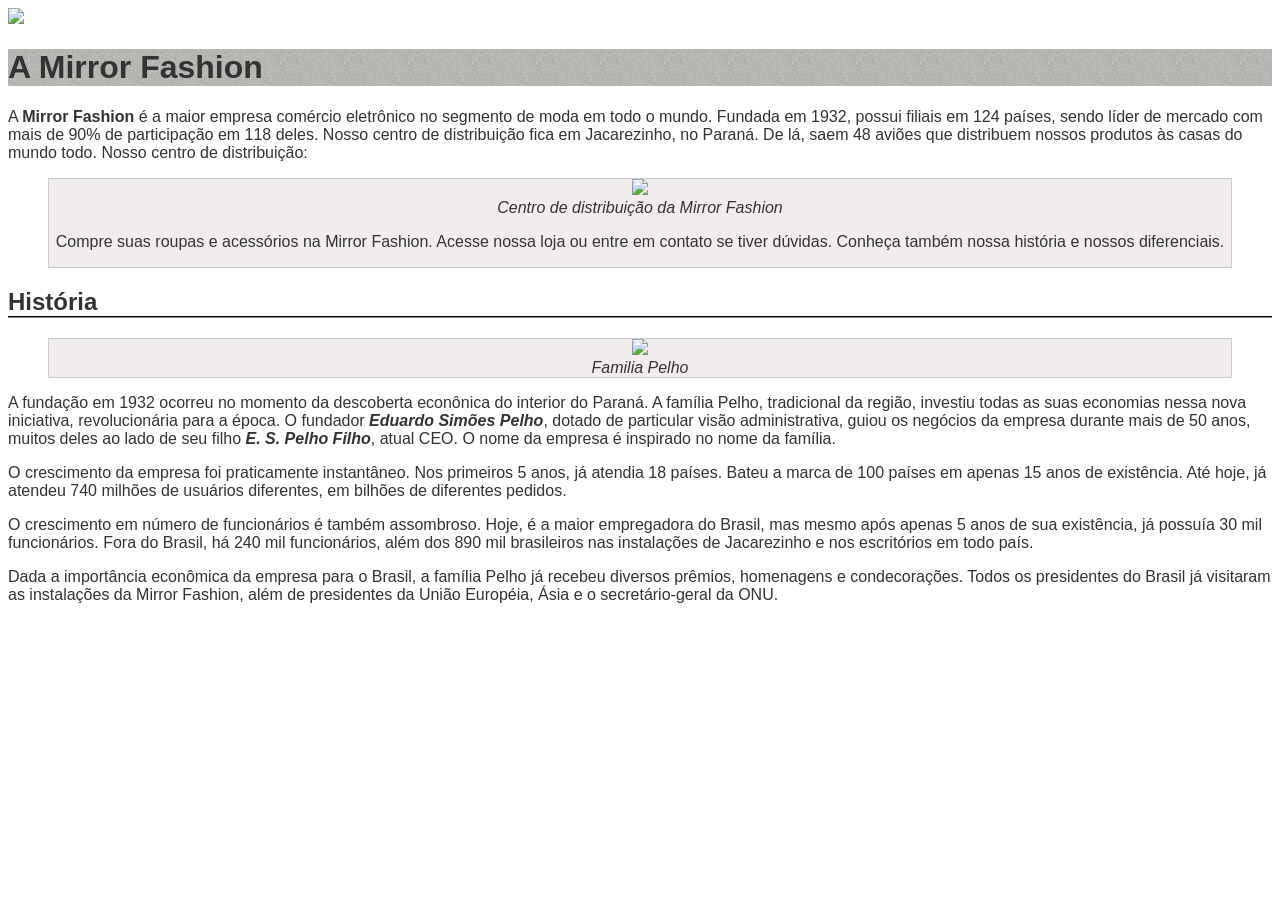
==== about-us.html @ b34e6604 "lab02 html e css" ====
<!DOCTYPE html>
<html lang="pt-br">
<head>
    <meta charset="UTF-8">
    <meta name="viewport" content="width=device-width, initial-scale=1.0">
    <title>Document</title>
    <link rel="stylesheet" href="css/about.css">
</head>
<body>
    <img src="/front-end-labs/img/logo.png">
 
 <h1>A Mirror Fashion</h1>
 
    <p>A <strong>Mirror Fashion</strong> é a maior empresa comércio eletrônico no segmento de moda em todo o mundo.
        Fundada em 1932, possui filiais em 124 países, sendo líder de mercado com mais de 90% de
        participação em 118 deles.
       
        Nosso centro de distribuição fica em Jacarezinho, no Paraná. De lá, saem 48 aviões que
        distribuem nossos produtos às casas do mundo todo. Nosso centro de distribuição:</p>
 
  <figure>    
  <img src="/front-end-labs/img/centro-distribuicao.png">
  <figcaption>Centro de distribuição da Mirror Fashion</figcaption>
   <p>Compre suas roupas e acessórios na Mirror Fashion. Acesse nossa loja ou entre em contato
    se tiver dúvidas. Conheça também nossa história e nossos diferenciais.</p>
  </figure>
 
<h2>História</h2>
 
<figure>
<img src="/front-end-labs/img/familia-pelho.jpg">
<figcaption>Familia Pelho</figcaption>
</figure>
<p>A fundação em 1932 ocorreu no momento da descoberta econônica do interior do Paraná. A
    família Pelho, tradicional da região, investiu todas as suas economias nessa nova iniciativa,
    revolucionária para a época. O fundador <b><em>Eduardo Simões Pelho</em></b>, dotado de particular visão
    administrativa, guiou os negócios da empresa durante mais de 50 anos, muitos deles ao lado
    de seu filho <b><em>E. S. Pelho Filho</em></b>, atual CEO. O nome da empresa é inspirado no nome da família.</p>
   
   <p> O crescimento da empresa foi praticamente instantâneo. Nos primeiros 5 anos, já atendia 18 países.
    Bateu a marca de 100 países em apenas 15 anos de existência. Até hoje, já atendeu 740 milhões
    de usuários diferentes, em bilhões de diferentes pedidos.</p>
   
    <p>O crescimento em número de funcionários é também assombroso. Hoje, é a maior empregadora do
    Brasil, mas mesmo após apenas 5 anos de sua existência, já possuía 30 mil funcionários. Fora do
    Brasil, há 240 mil funcionários, além dos 890 mil brasileiros nas instalações de Jacarezinho e
    nos escritórios em todo país.</p>
   
    <p>Dada a importância econômica da empresa para o Brasil, a família Pelho já recebeu diversos prêmios,
    homenagens e condecorações. Todos os presidentes do Brasil já visitaram as instalações da Mirror
    Fashion, além de presidentes da União Européia, Ásia e o secretário-geral da ONU.</p>
</body>
</html>
---- css/about.css ----
body {
    color: #333333;
    font-family: "Lucida Sans Unicode", "Lucida Grande", sans-serif;
}

h1 {
    background-image: url(../img/sobre-background.jpg);
}

h2 {
    border-bottom: 2px groove #333333;
}

figure {
    background-color: #F2EDED;
    border: 1px solid #ccc;
    text-align: center;
}

figcaption {
    font-style: italic;
}
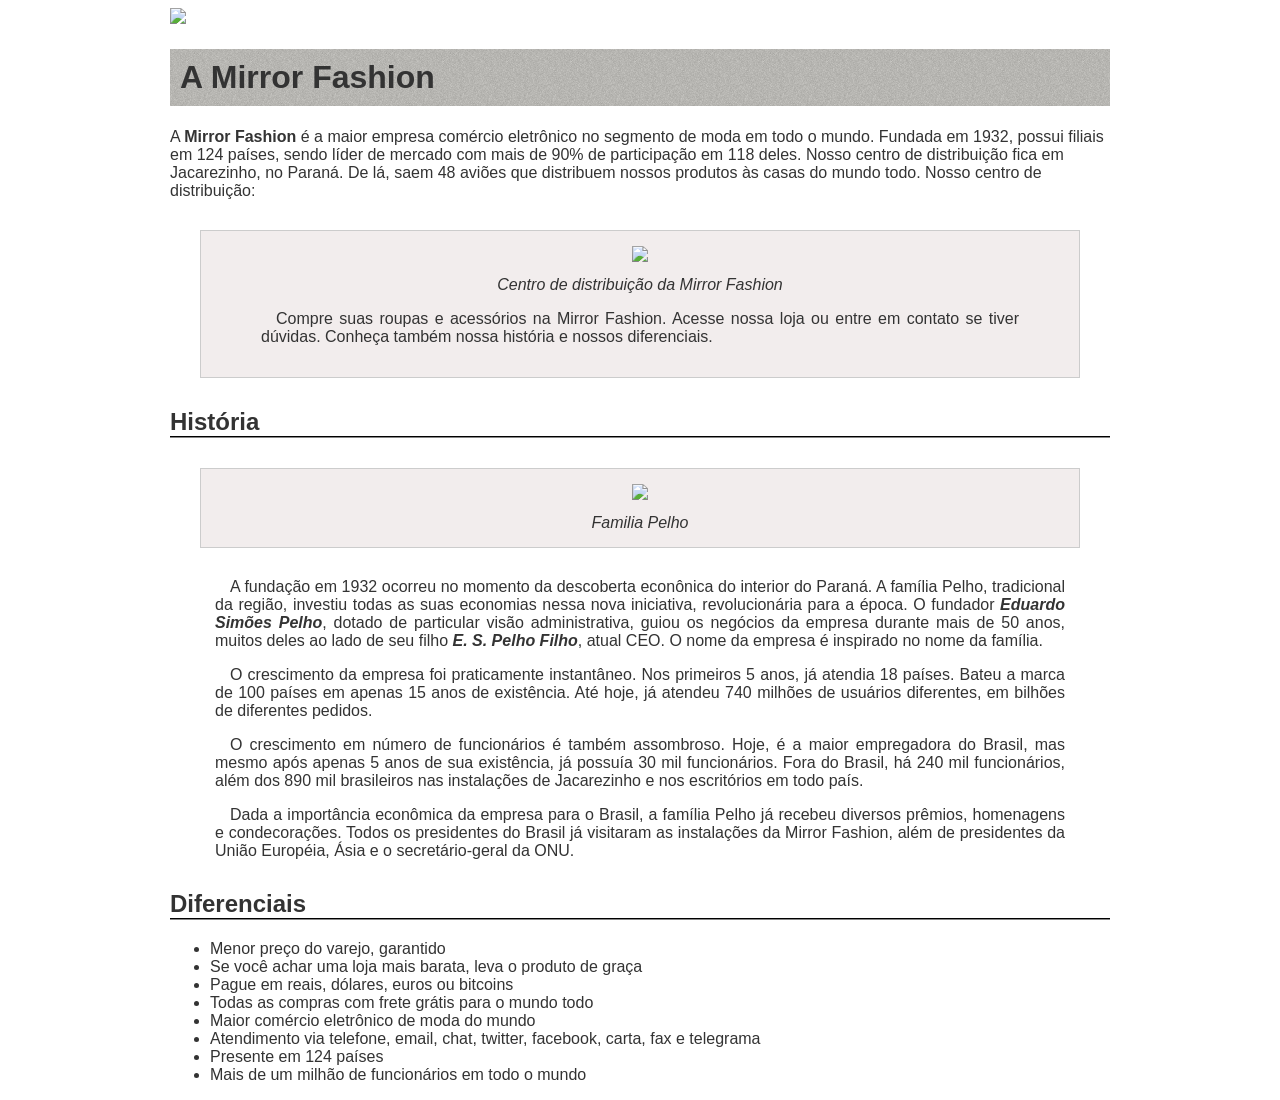
==== commit 90049583: "lab02a css e html" ====
--- a/about-us.html
+++ b/about-us.html
@@ -11,7 +11,7 @@
  
  <h1>A Mirror Fashion</h1>
  
-    <p>A <strong>Mirror Fashion</strong> é a maior empresa comércio eletrônico no segmento de moda em todo o mundo.
+    A <strong>Mirror Fashion</strong> é a maior empresa comércio eletrônico no segmento de moda em todo o mundo.
         Fundada em 1932, possui filiais em 124 países, sendo líder de mercado com mais de 90% de
         participação em 118 deles.
        
@@ -49,6 +49,18 @@
     <p>Dada a importância econômica da empresa para o Brasil, a família Pelho já recebeu diversos prêmios,
     homenagens e condecorações. Todos os presidentes do Brasil já visitaram as instalações da Mirror
     Fashion, além de presidentes da União Européia, Ásia e o secretário-geral da ONU.</p>
+
+<h2>Diferenciais</h2>
+<ul>
+    <li>Menor preço do varejo, garantido</li>
+    <li>Se você achar uma loja mais barata, leva o produto de graça</li>
+    <li>Pague em reais, dólares, euros ou bitcoins</li>
+    <li>Todas as compras com frete grátis para o mundo todo</li>
+    <li>Maior comércio eletrônico de moda do mundo</li>
+    <li>Atendimento via telefone, email, chat, twitter, facebook, carta, fax e telegrama</li>
+    <li>Presente em 124 países</li>
+    <li>Mais de um milhão de funcionários em todo o mundo</li>
+</ul>
 </body>
 </html>
  
--- a/css/about.css
+++ b/css/about.css
@@ -1,22 +1,36 @@
-body {
-    color: #333333;
-    font-family: "Lucida Sans Unicode", "Lucida Grande", sans-serif;
-}
-
-h1 {
-    background-image: url(../img/sobre-background.jpg);
-}
-
-h2 {
-    border-bottom: 2px groove #333333;
-}
-
-figure {
-    background-color: #F2EDED;
-    border: 1px solid #ccc;
-    text-align: center;
-}
-
-figcaption {
-    font-style: italic;
-}+body {
+    color: #333333;
+    font-family: "Lucida Sans Unicode", "Lucida Grande", sans-serif;
+    width: 940px;
+    margin-left: auto;
+    margin-right: auto;
+}
+
+h1 {
+    background-image: url(../img/sobre-background.jpg);
+    padding: 10px;
+}
+
+h2 {
+    border-bottom: 2px groove #333333;
+    margin-top: 30px;
+}
+
+figure {
+    background-color: #F2EDED;
+    border: 1px solid #ccc;
+    text-align: center;
+    padding: 15px;
+    margin: 30px;
+}
+
+figcaption {
+    font-style: italic;
+    margin-top: 10px;
+}
+
+p {
+    padding: 0 45px;
+    text-indent: 15px;
+    text-align: justify;
+}
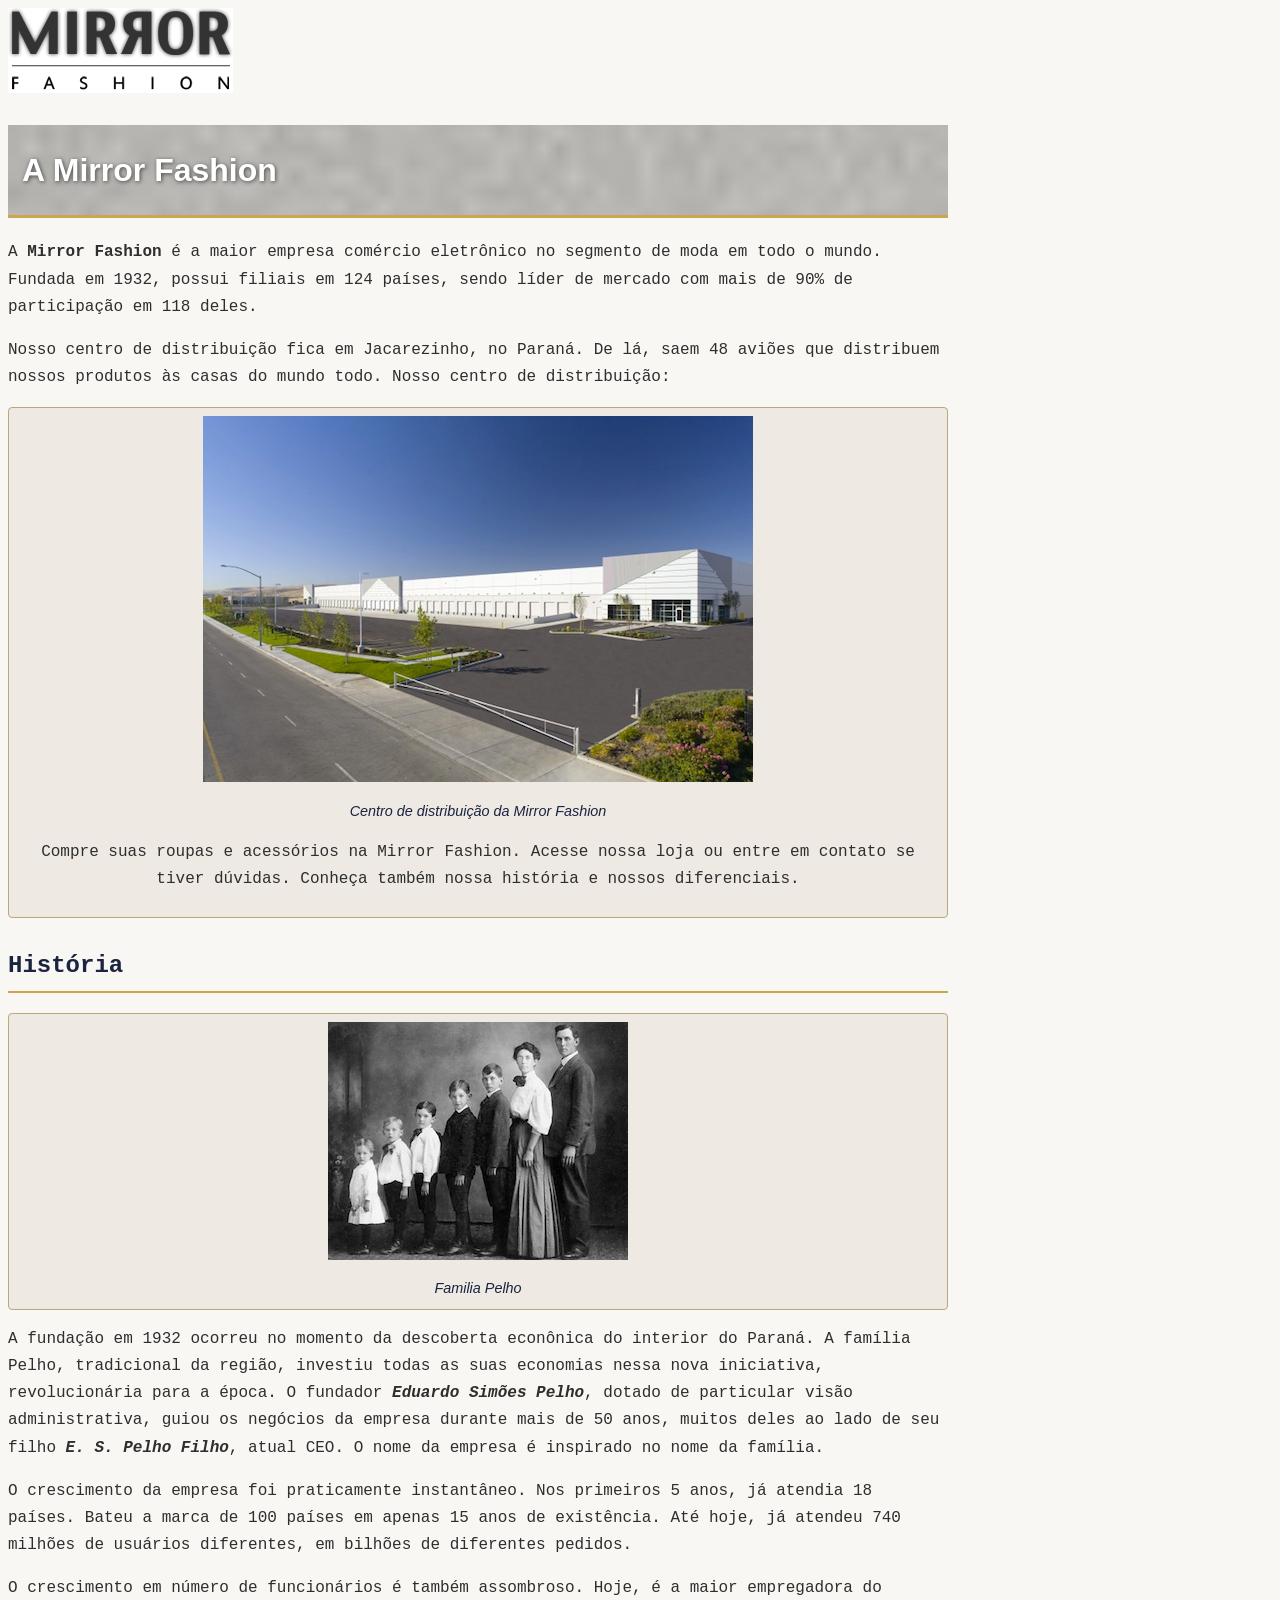
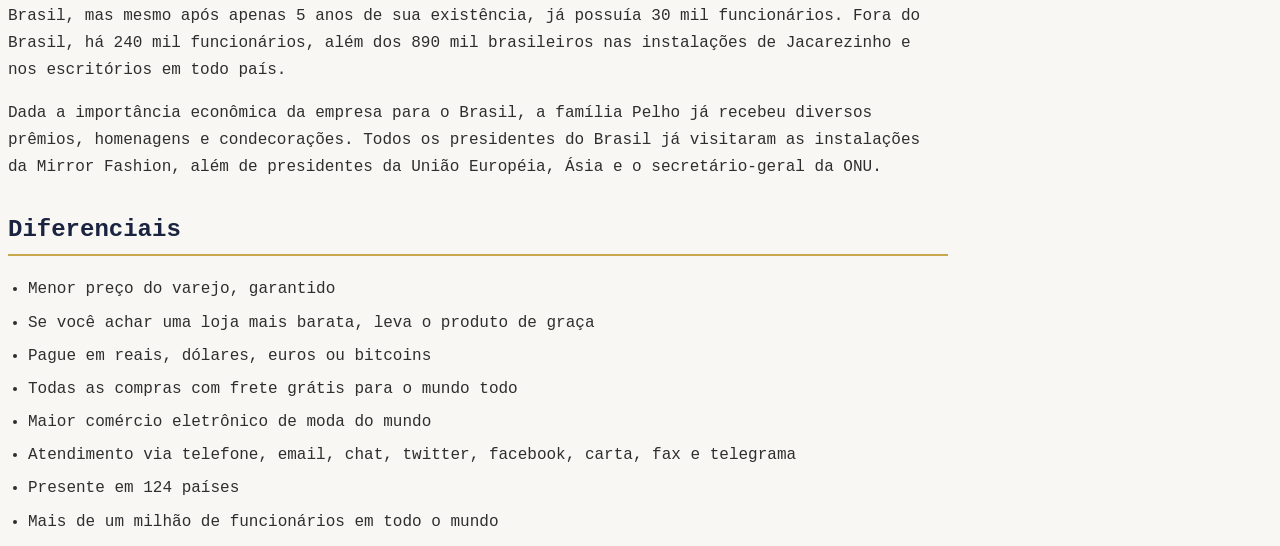
==== commit e8357539: "lab03" ====
--- a/about-us.html
+++ b/about-us.html
@@ -1,66 +1,71 @@
 <!DOCTYPE html>
 <html lang="pt-br">
+
 <head>
     <meta charset="UTF-8">
     <meta name="viewport" content="width=device-width, initial-scale=1.0">
-    <title>Document</title>
+    <title>Mirror Fashion - Sobre nós</title>
     <link rel="stylesheet" href="css/about.css">
+    <link rel="preconnect" href="https://fonts.googleapis.com" />
+    <link rel="preconnect" href="https://fonts.gstatic.com" crossorigin />
+    <link href="https://fonts.googleapis.com/css2?family=Datatype:wght@100..900&family=Rosarivo:ital@0;1&display=swap" rel="stylesheet">
 </head>
+
 <body>
-    <img src="/front-end-labs/img/logo.png">
- 
- <h1>A Mirror Fashion</h1>
- 
-    A <strong>Mirror Fashion</strong> é a maior empresa comércio eletrônico no segmento de moda em todo o mundo.
-        Fundada em 1932, possui filiais em 124 países, sendo líder de mercado com mais de 90% de
-        participação em 118 deles.
-       
-        Nosso centro de distribuição fica em Jacarezinho, no Paraná. De lá, saem 48 aviões que
-        distribuem nossos produtos às casas do mundo todo. Nosso centro de distribuição:</p>
- 
-  <figure>    
-  <img src="/front-end-labs/img/centro-distribuicao.png">
-  <figcaption>Centro de distribuição da Mirror Fashion</figcaption>
-   <p>Compre suas roupas e acessórios na Mirror Fashion. Acesse nossa loja ou entre em contato
-    se tiver dúvidas. Conheça também nossa história e nossos diferenciais.</p>
-  </figure>
- 
-<h2>História</h2>
- 
-<figure>
-<img src="/front-end-labs/img/familia-pelho.jpg">
-<figcaption>Familia Pelho</figcaption>
-</figure>
-<p>A fundação em 1932 ocorreu no momento da descoberta econônica do interior do Paraná. A
-    família Pelho, tradicional da região, investiu todas as suas economias nessa nova iniciativa,
-    revolucionária para a época. O fundador <b><em>Eduardo Simões Pelho</em></b>, dotado de particular visão
-    administrativa, guiou os negócios da empresa durante mais de 50 anos, muitos deles ao lado
-    de seu filho <b><em>E. S. Pelho Filho</em></b>, atual CEO. O nome da empresa é inspirado no nome da família.</p>
-   
-   <p> O crescimento da empresa foi praticamente instantâneo. Nos primeiros 5 anos, já atendia 18 países.
-    Bateu a marca de 100 países em apenas 15 anos de existência. Até hoje, já atendeu 740 milhões
-    de usuários diferentes, em bilhões de diferentes pedidos.</p>
-   
+    <img src="img/logo.png" alt="Logomarca da loja">
+
+    <h1>A Mirror Fashion</h1>   
+
+    <p>A <strong>Mirror Fashion</strong> é a maior empresa comércio eletrônico no segmento de moda em todo o mundo.
+    Fundada em 1932, possui filiais em 124 países, sendo líder de mercado com mais de 90% de
+    participação em 118 deles.</p>
+
+    <p>Nosso centro de distribuição fica em Jacarezinho, no Paraná. De lá, saem 48 aviões que
+    distribuem nossos produtos às casas do mundo todo. Nosso centro de distribuição:</p>
+
+    <figure>
+        <img src="img/centro-distribuicao.png" alt="Centro de distribuição">
+        <figcaption>Centro de distribuição da Mirror Fashion</figcaption>
+        <p>Compre suas roupas e acessórios na Mirror Fashion. Acesse nossa loja ou entre em contato
+            se tiver dúvidas. Conheça também nossa história e nossos diferenciais.</p>
+    </figure>
+
+    <h2>História</h2>
+
+    <figure>
+        <img src="img/familia-pelho.jpg" alt="Familia Pelho">
+        <figcaption>Familia Pelho</figcaption>
+    </figure>
+    <p>A fundação em 1932 ocorreu no momento da descoberta econônica do interior do Paraná. A
+        família Pelho, tradicional da região, investiu todas as suas economias nessa nova iniciativa,
+        revolucionária para a época. O fundador <b><em>Eduardo Simões Pelho</em></b>, dotado de particular visão
+        administrativa, guiou os negócios da empresa durante mais de 50 anos, muitos deles ao lado
+        de seu filho <b><em>E. S. Pelho Filho</em></b>, atual CEO. O nome da empresa é inspirado no nome da família.</p>
+
+    <p> O crescimento da empresa foi praticamente instantâneo. Nos primeiros 5 anos, já atendia 18 países.
+        Bateu a marca de 100 países em apenas 15 anos de existência. Até hoje, já atendeu 740 milhões
+        de usuários diferentes, em bilhões de diferentes pedidos.</p>
+
     <p>O crescimento em número de funcionários é também assombroso. Hoje, é a maior empregadora do
-    Brasil, mas mesmo após apenas 5 anos de sua existência, já possuía 30 mil funcionários. Fora do
-    Brasil, há 240 mil funcionários, além dos 890 mil brasileiros nas instalações de Jacarezinho e
-    nos escritórios em todo país.</p>
-   
+        Brasil, mas mesmo após apenas 5 anos de sua existência, já possuía 30 mil funcionários. Fora do
+        Brasil, há 240 mil funcionários, além dos 890 mil brasileiros nas instalações de Jacarezinho e
+        nos escritórios em todo país.</p>
+
     <p>Dada a importância econômica da empresa para o Brasil, a família Pelho já recebeu diversos prêmios,
-    homenagens e condecorações. Todos os presidentes do Brasil já visitaram as instalações da Mirror
-    Fashion, além de presidentes da União Européia, Ásia e o secretário-geral da ONU.</p>
+        homenagens e condecorações. Todos os presidentes do Brasil já visitaram as instalações da Mirror
+        Fashion, além de presidentes da União Européia, Ásia e o secretário-geral da ONU.</p>
 
-<h2>Diferenciais</h2>
-<ul>
-    <li>Menor preço do varejo, garantido</li>
-    <li>Se você achar uma loja mais barata, leva o produto de graça</li>
-    <li>Pague em reais, dólares, euros ou bitcoins</li>
-    <li>Todas as compras com frete grátis para o mundo todo</li>
-    <li>Maior comércio eletrônico de moda do mundo</li>
-    <li>Atendimento via telefone, email, chat, twitter, facebook, carta, fax e telegrama</li>
-    <li>Presente em 124 países</li>
-    <li>Mais de um milhão de funcionários em todo o mundo</li>
-</ul>
+    <h2>Diferenciais</h2>
+    <ul>
+        <li>Menor preço do varejo, garantido</li>
+        <li>Se você achar uma loja mais barata, leva o produto de graça</li>
+        <li>Pague em reais, dólares, euros ou bitcoins</li>
+        <li>Todas as compras com frete grátis para o mundo todo</li>
+        <li>Maior comércio eletrônico de moda do mundo</li>
+        <li>Atendimento via telefone, email, chat, twitter, facebook, carta, fax e telegrama</li>
+        <li>Presente em 124 países</li>
+        <li>Mais de um milhão de funcionários em todo o mundo</li>
+    </ul>
 </body>
-</html>
- +
+</html>
--- a/css/about.css
+++ b/css/about.css
@@ -1,36 +1,64 @@
+:root {
+    --font-default: "Datatype", monospace;
+    --font-principal-title: "Archivo Black", sans-serif;
+    --font-secondary-title: "Roboto", sans-serif;
+    --font-secondary-title-wgt: 900;
+
+    --color-primary: #1a2340;
+    --color-secondary: #c9a84c;
+    --color-background: #f8f7f4;
+    --color-bkg-figures: #eeeae3;
+    --color-border: #b8a87a;
+    --color-text: #2e2e2e;
+}
+
 body {
-    color: #333333;
-    font-family: "Lucida Sans Unicode", "Lucida Grande", sans-serif;
+    color: var(--color-text);
+    font-family: var(--font-default);
     width: 940px;
-    margin-left: auto;
-    margin-right: auto;
+    background-color: var(--color-background);
+    line-height: 1.7;
 }
 
 h1 {
+    font-family: var(--font-principal-title);
+    padding: 18px 14px;
+    color: #ffffff;
     background-image: url(../img/sobre-background.jpg);
-    padding: 10px;
+    background-size: cover;
+    background-position: center;
+    text-shadow: 1px 1px 4px rgba(0, 0, 0, 0.6);
+    border-bottom: 3px solid var(--color-secondary);
 }
 
 h2 {
-    border-bottom: 2px groove #333333;
-    margin-top: 30px;
+    color: var(--color-primary);
+    border-bottom: 2px solid var(--color-secondary);
+    padding-bottom: 4px;
+    margin-top: 28px;
 }
 
 figure {
-    background-color: #F2EDED;
-    border: 1px solid #ccc;
+    background-color: var(--color-bkg-figures);
+    border: 1px solid var(--color-border);
+    border-radius: 4px;
     text-align: center;
-    padding: 15px;
-    margin: 30px;
+    padding: 8px;
+    margin: 16px auto;
 }
 
 figcaption {
     font-style: italic;
-    margin-top: 10px;
+    font-family: var(--font-secondary-title);
+    color: var(--color-primary);
+    font-size: 0.9em;
+    margin-top: 6px;
 }
 
-p {
-    padding: 0 45px;
-    text-indent: 15px;
-    text-align: justify;
+ul {
+    padding-left: 20px;
+}
+
+ul li {
+    margin-bottom: 6px;
 }
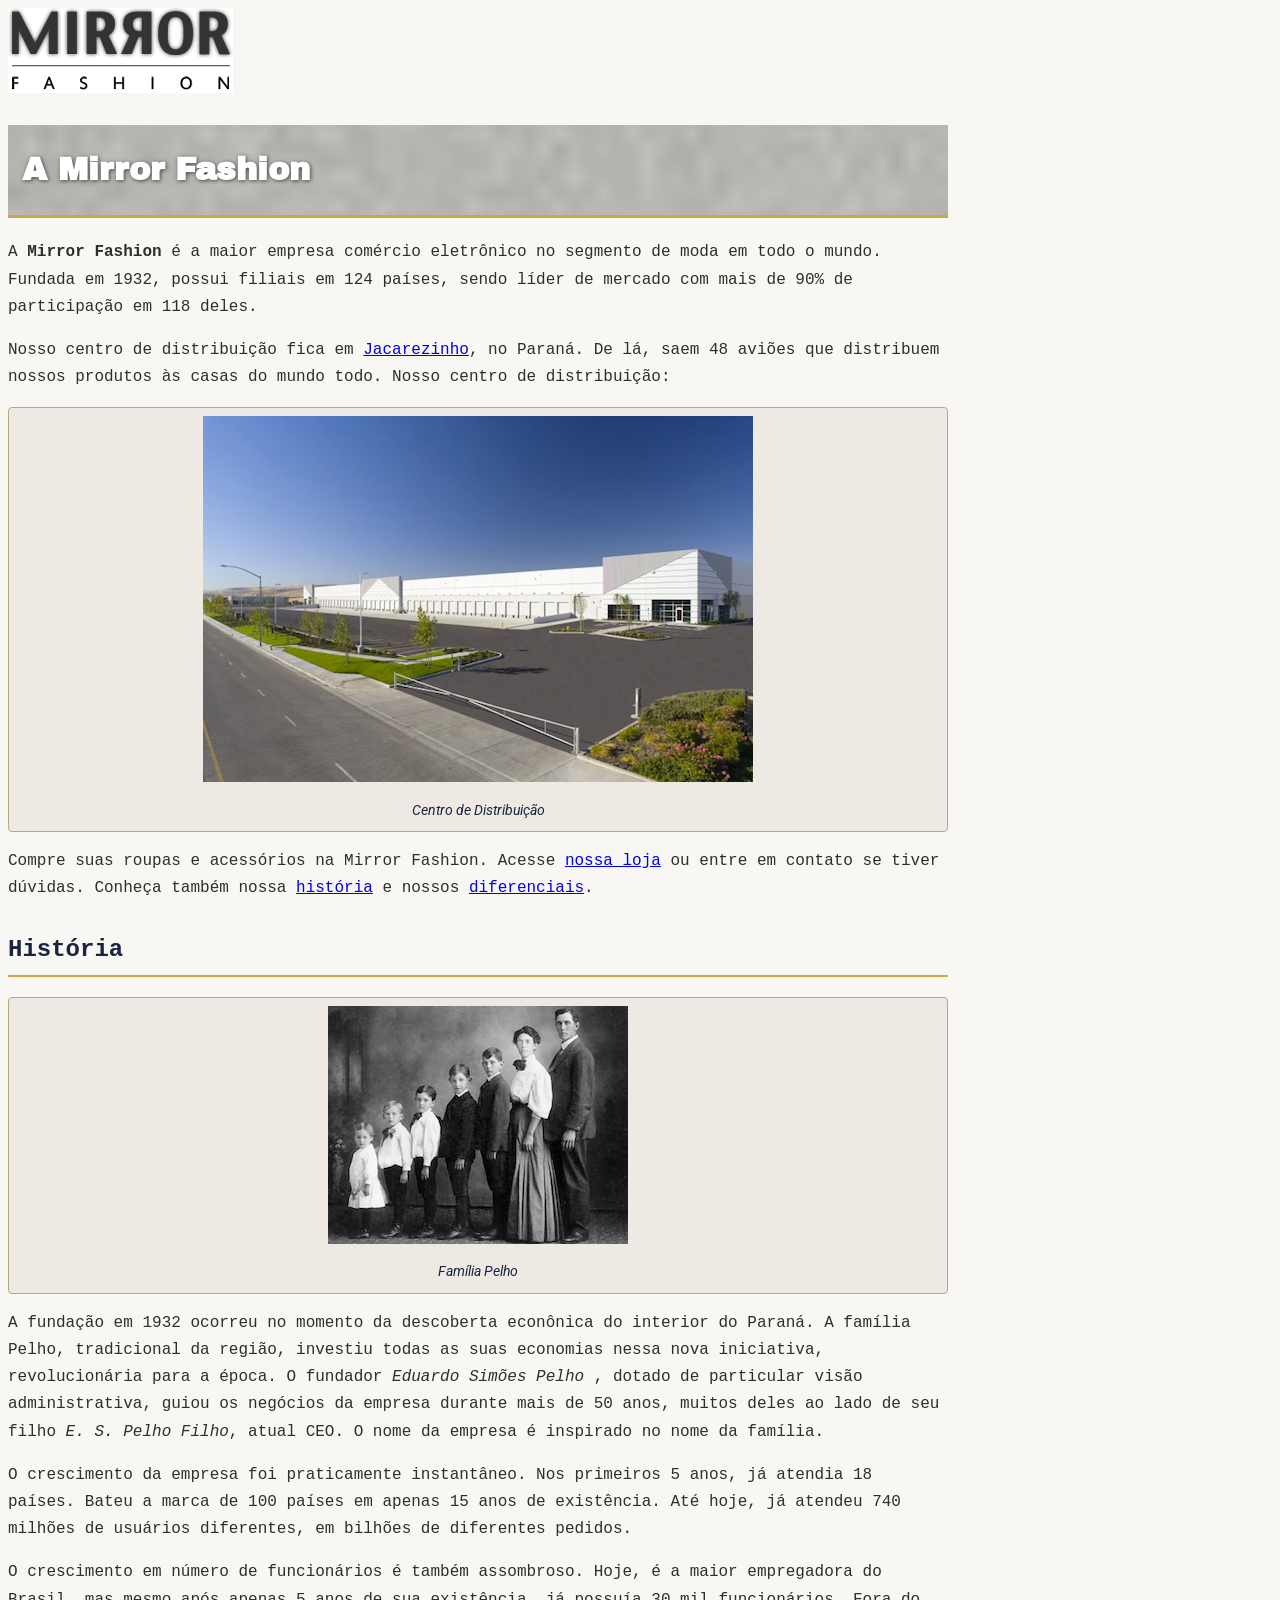
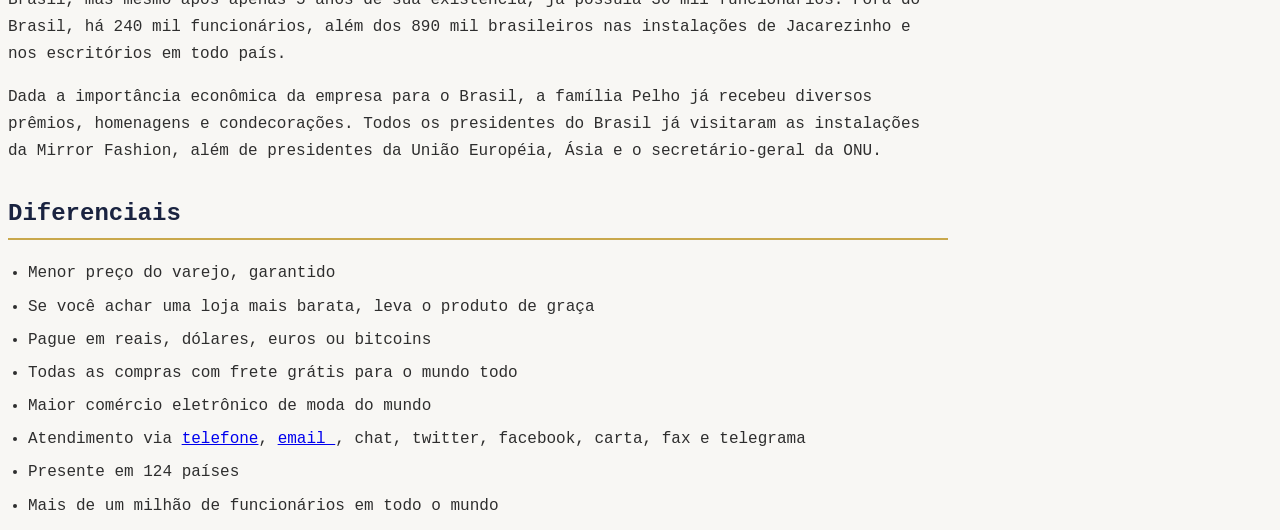
==== commit 44e466ef: "lab03 google maps" ====
--- a/about-us.html
+++ b/about-us.html
@@ -2,67 +2,86 @@
 <html lang="pt-br">
 
 <head>
-    <meta charset="UTF-8">
-    <meta name="viewport" content="width=device-width, initial-scale=1.0">
-    <title>Mirror Fashion - Sobre nós</title>
-    <link rel="stylesheet" href="css/about.css">
+    <meta charset="UTF-8" />
+    <meta name="viewport" content="width=device-width, initial-scale=1.0" />
+    <title>About us</title>
+    <link rel="stylesheet" href="css/about.css" />
     <link rel="preconnect" href="https://fonts.googleapis.com" />
     <link rel="preconnect" href="https://fonts.gstatic.com" crossorigin />
-    <link href="https://fonts.googleapis.com/css2?family=Datatype:wght@100..900&family=Rosarivo:ital@0;1&display=swap" rel="stylesheet">
+    <link
+        href="https://fonts.googleapis.com/css2?family=Archivo+Black&family=Datatype:wdth,wght@50,100..900&family=Roboto:ital,wght@0,100..900;1,100..900&display=swap"
+        rel="stylesheet" />
 </head>
 
 <body>
-    <img src="img/logo.png" alt="Logomarca da loja">
-
-    <h1>A Mirror Fashion</h1>   
-
-    <p>A <strong>Mirror Fashion</strong> é a maior empresa comércio eletrônico no segmento de moda em todo o mundo.
-    Fundada em 1932, possui filiais em 124 países, sendo líder de mercado com mais de 90% de
-    participação em 118 deles.</p>
-
-    <p>Nosso centro de distribuição fica em Jacarezinho, no Paraná. De lá, saem 48 aviões que
-    distribuem nossos produtos às casas do mundo todo. Nosso centro de distribuição:</p>
-
+    <img src="img/logo.png" alt="Logomarca da loja" />
+    <h1>A Mirror Fashion</h1>
+    <p>
+        A <strong> Mirror Fashion </strong> é a maior empresa comércio eletrônico
+        no segmento de moda em todo o mundo. Fundada em 1932, possui filiais em
+        124 países, sendo líder de mercado com mais de 90% de participação em 118
+        deles.
+    </p>
+    <p>
+        Nosso centro de distribuição fica em
+        <a target="_blank" title="Google Maps" href="https://maps.google.com.br/?q=Jacarezinho">
+            Jacarezinho</a>, no Paraná. De lá, saem 48 aviões que distribuem nossos produtos às
+        casas do mundo todo. Nosso centro de distribuição:
+    </p>
     <figure>
-        <img src="img/centro-distribuicao.png" alt="Centro de distribuição">
-        <figcaption>Centro de distribuição da Mirror Fashion</figcaption>
-        <p>Compre suas roupas e acessórios na Mirror Fashion. Acesse nossa loja ou entre em contato
-            se tiver dúvidas. Conheça também nossa história e nossos diferenciais.</p>
+        <img src="img/centro-distribuicao.png" alt="Centro de distribuição" />
+        <figcaption>Centro de Distribuição</figcaption>
     </figure>
-
-    <h2>História</h2>
-
+    <p>
+        Compre suas roupas e acessórios na Mirror Fashion. Acesse <a href="index.html">nossa loja</a> ou
+        entre em contato se tiver dúvidas. Conheça também nossa <a href="#historia">história</a> e nossos
+        <a href="#diferenciais">diferenciais</a>.
+    </p>
+    <h2 id="historia">História</h2>
     <figure>
-        <img src="img/familia-pelho.jpg" alt="Familia Pelho">
-        <figcaption>Familia Pelho</figcaption>
+        <img src="img/familia-pelho.jpg" alt="Família sombria" />
+        <figcaption>Família Pelho</figcaption>
     </figure>
-    <p>A fundação em 1932 ocorreu no momento da descoberta econônica do interior do Paraná. A
-        família Pelho, tradicional da região, investiu todas as suas economias nessa nova iniciativa,
-        revolucionária para a época. O fundador <b><em>Eduardo Simões Pelho</em></b>, dotado de particular visão
-        administrativa, guiou os negócios da empresa durante mais de 50 anos, muitos deles ao lado
-        de seu filho <b><em>E. S. Pelho Filho</em></b>, atual CEO. O nome da empresa é inspirado no nome da família.</p>
-
-    <p> O crescimento da empresa foi praticamente instantâneo. Nos primeiros 5 anos, já atendia 18 países.
-        Bateu a marca de 100 países em apenas 15 anos de existência. Até hoje, já atendeu 740 milhões
-        de usuários diferentes, em bilhões de diferentes pedidos.</p>
-
-    <p>O crescimento em número de funcionários é também assombroso. Hoje, é a maior empregadora do
-        Brasil, mas mesmo após apenas 5 anos de sua existência, já possuía 30 mil funcionários. Fora do
-        Brasil, há 240 mil funcionários, além dos 890 mil brasileiros nas instalações de Jacarezinho e
-        nos escritórios em todo país.</p>
-
-    <p>Dada a importância econômica da empresa para o Brasil, a família Pelho já recebeu diversos prêmios,
-        homenagens e condecorações. Todos os presidentes do Brasil já visitaram as instalações da Mirror
-        Fashion, além de presidentes da União Européia, Ásia e o secretário-geral da ONU.</p>
-
-    <h2>Diferenciais</h2>
+    <p>
+        A fundação em 1932 ocorreu no momento da descoberta econônica do interior
+        do Paraná. A família Pelho, tradicional da região, investiu todas as suas
+        economias nessa nova iniciativa, revolucionária para a época. O fundador
+        <em>Eduardo Simões Pelho</em> , dotado de particular visão administrativa,
+        guiou os negócios da empresa durante mais de 50 anos, muitos deles ao lado
+        de seu filho <em>E. S. Pelho Filho</em>, atual CEO. O nome da empresa é
+        inspirado no nome da família.
+    </p>
+    <p>
+        O crescimento da empresa foi praticamente instantâneo. Nos primeiros 5
+        anos, já atendia 18 países. Bateu a marca de 100 países em apenas 15 anos
+        de existência. Até hoje, já atendeu 740 milhões de usuários diferentes, em
+        bilhões de diferentes pedidos.
+    </p>
+    <p>
+        O crescimento em número de funcionários é também assombroso. Hoje, é a
+        maior empregadora do Brasil, mas mesmo após apenas 5 anos de sua
+        existência, já possuía 30 mil funcionários. Fora do Brasil, há 240 mil
+        funcionários, além dos 890 mil brasileiros nas instalações de Jacarezinho
+        e nos escritórios em todo país.
+    </p>
+    <p>
+        Dada a importância econômica da empresa para o Brasil, a família Pelho já
+        recebeu diversos prêmios, homenagens e condecorações. Todos os presidentes
+        do Brasil já visitaram as instalações da Mirror Fashion, além de
+        presidentes da União Européia, Ásia e o secretário-geral da ONU.
+    </p>
+    <h2 id="diferenciais">Diferenciais</h2>
     <ul>
         <li>Menor preço do varejo, garantido</li>
         <li>Se você achar uma loja mais barata, leva o produto de graça</li>
         <li>Pague em reais, dólares, euros ou bitcoins</li>
         <li>Todas as compras com frete grátis para o mundo todo</li>
         <li>Maior comércio eletrônico de moda do mundo</li>
-        <li>Atendimento via telefone, email, chat, twitter, facebook, carta, fax e telegrama</li>
+        <li>
+            Atendimento via <a href="tel:+553536298400"> telefone</a>, <a href="mailto:loja@loja.com">email </a>, chat,
+            twitter, facebook, carta, fax e
+            telegrama
+        </li>
         <li>Presente em 124 países</li>
         <li>Mais de um milhão de funcionários em todo o mundo</li>
     </ul>
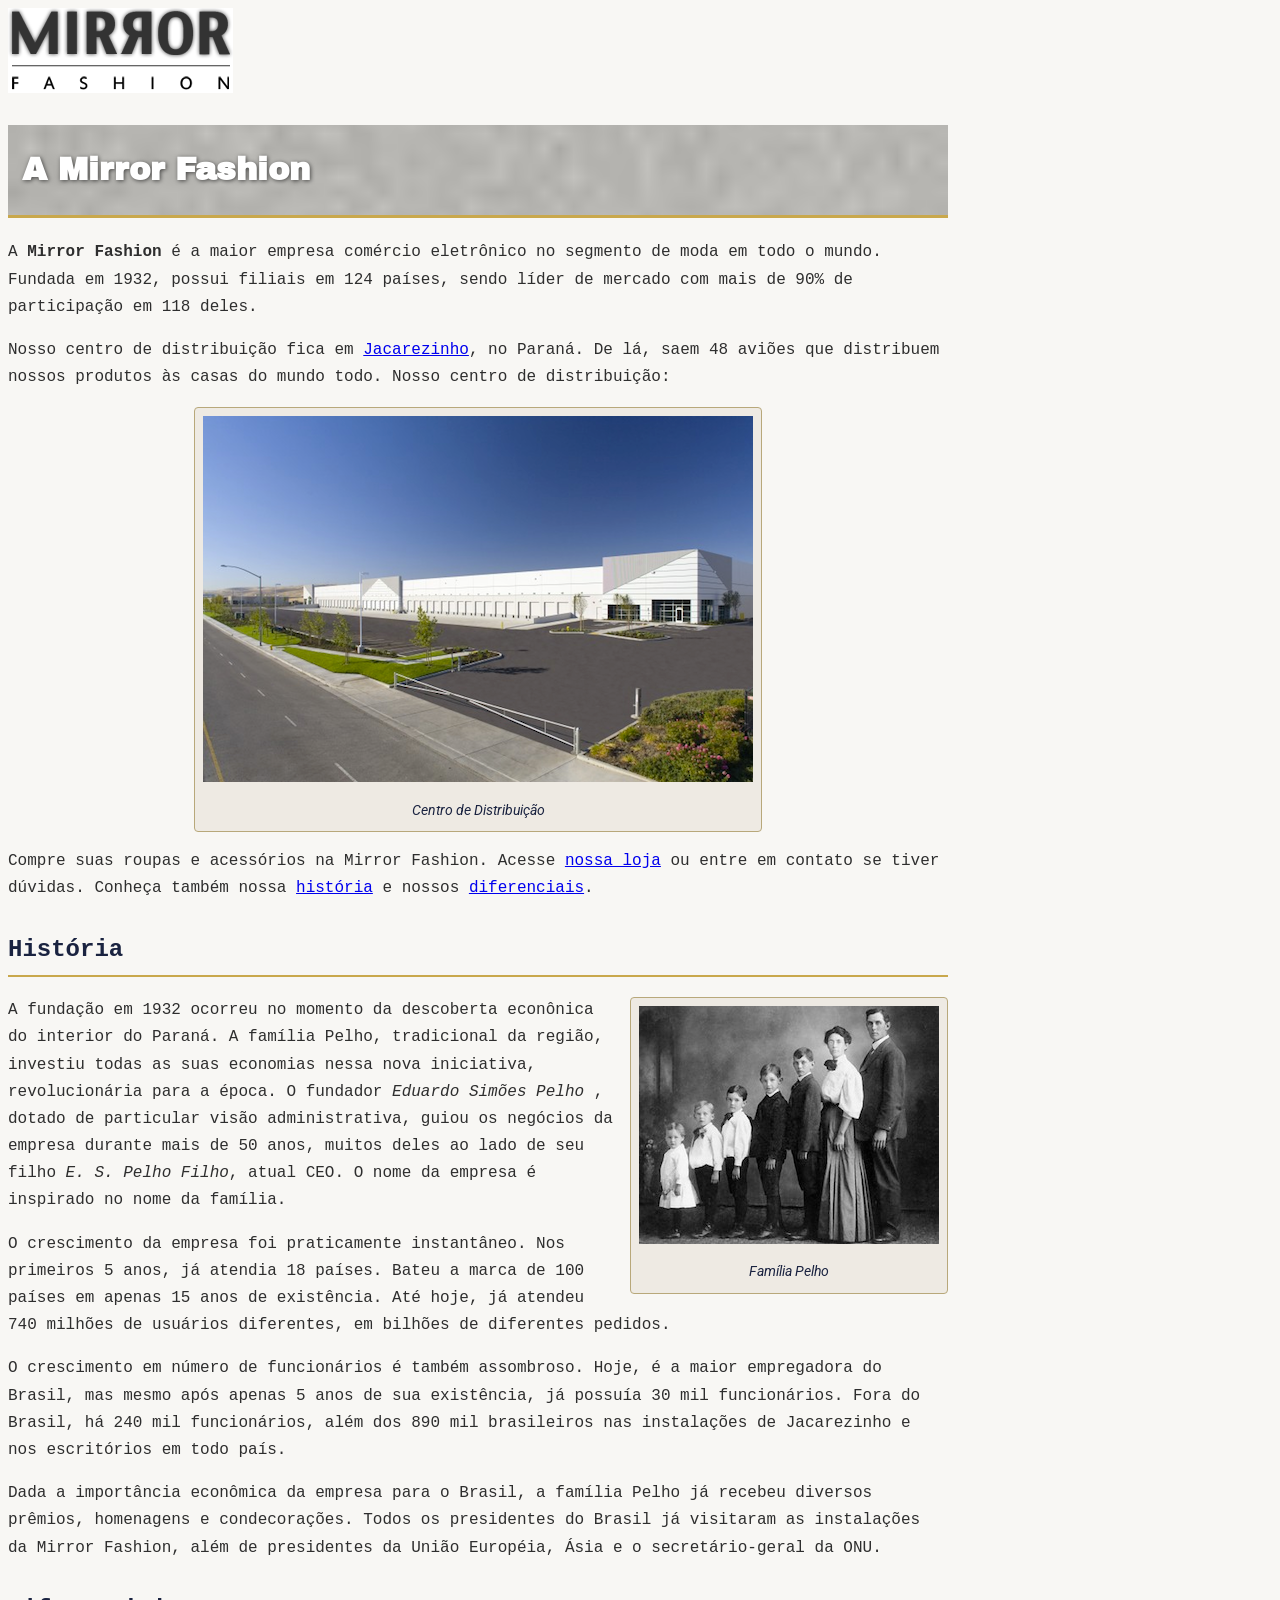
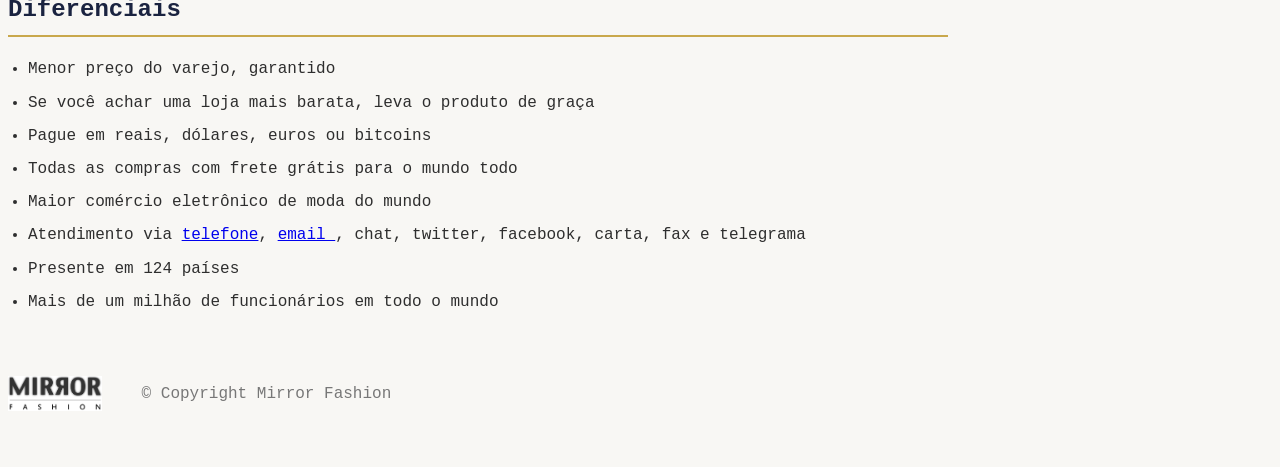
==== commit be6ed5e2: "lab04" ====
--- a/about-us.html
+++ b/about-us.html
@@ -28,7 +28,7 @@
             Jacarezinho</a>, no Paraná. De lá, saem 48 aviões que distribuem nossos produtos às
         casas do mundo todo. Nosso centro de distribuição:
     </p>
-    <figure>
+    <figure id="centro-distribuicao">
         <img src="img/centro-distribuicao.png" alt="Centro de distribuição" />
         <figcaption>Centro de Distribuição</figcaption>
     </figure>
@@ -38,7 +38,7 @@
         <a href="#diferenciais">diferenciais</a>.
     </p>
     <h2 id="historia">História</h2>
-    <figure>
+    <figure id="familia-pelho">
         <img src="img/familia-pelho.jpg" alt="Família sombria" />
         <figcaption>Família Pelho</figcaption>
     </figure>
@@ -85,6 +85,10 @@
         <li>Presente em 124 países</li>
         <li>Mais de um milhão de funcionários em todo o mundo</li>
     </ul>
+    <div id="rodape">
+        <img src="img/logo.png" />
+        &copy; Copyright Mirror Fashion
+    </div>
 </body>
 
 </html>
--- a/css/about.css
+++ b/css/about.css
@@ -61,4 +61,27 @@
 
 ul li {
     margin-bottom: 6px;
+}
+
+#centro-distribuicao {
+    margin-left: auto;
+    margin-right: auto;
+    width: 550px;
+}
+
+#rodape {
+    color: #777;
+    margin: 30px 0;
+    padding: 30px 0;
+}
+
+#rodape img {
+    margin-right: 30px;
+    vertical-align: middle;
+    width: 94px;
+}
+
+#familia-pelho {
+    float: right;
+    margin: 0 0 10px 10px;
 }
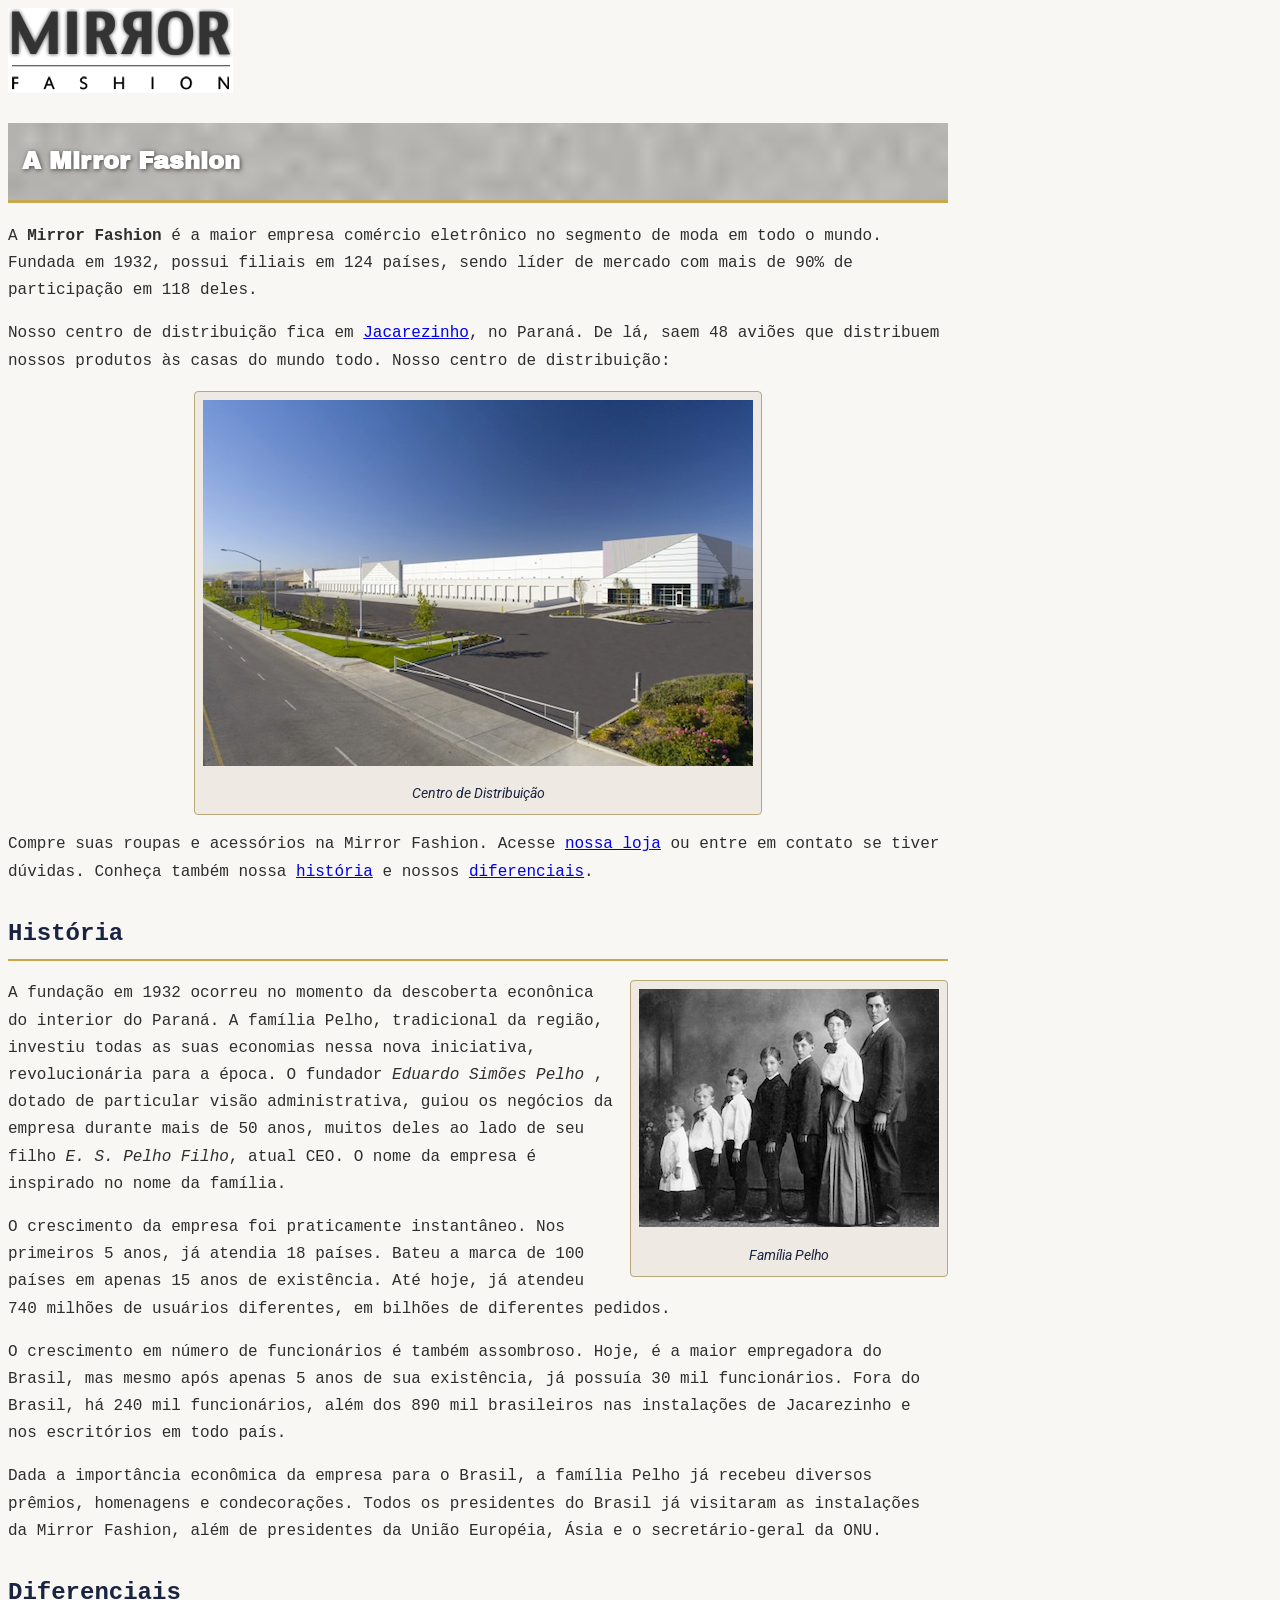
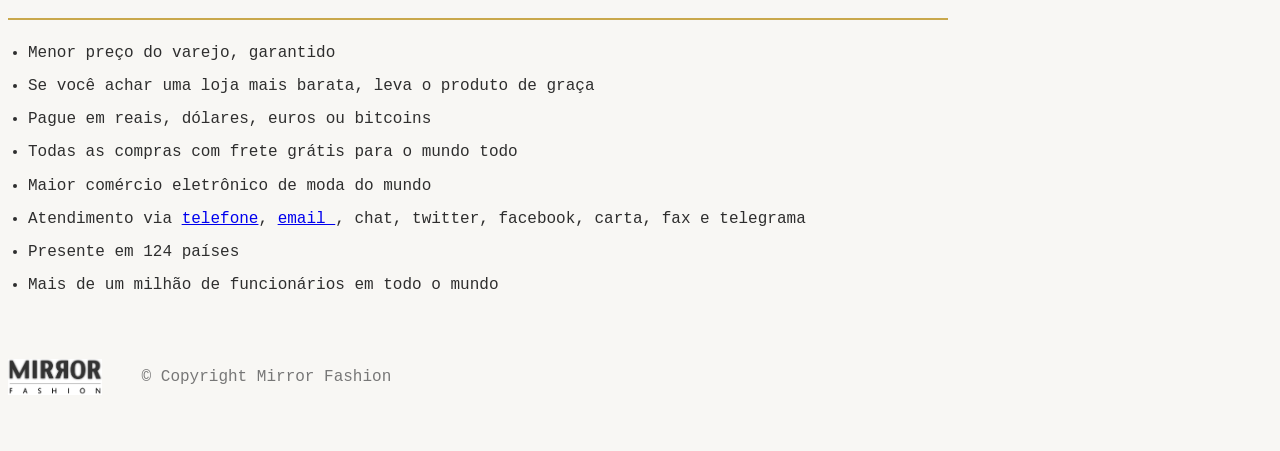
==== commit 1bbaea08: "lab05" ====
--- a/about-us.html
+++ b/about-us.html
@@ -14,81 +14,104 @@
 </head>
 
 <body>
-    <img src="img/logo.png" alt="Logomarca da loja" />
-    <h1>A Mirror Fashion</h1>
-    <p>
-        A <strong> Mirror Fashion </strong> é a maior empresa comércio eletrônico
-        no segmento de moda em todo o mundo. Fundada em 1932, possui filiais em
-        124 países, sendo líder de mercado com mais de 90% de participação em 118
-        deles.
-    </p>
-    <p>
-        Nosso centro de distribuição fica em
-        <a target="_blank" title="Google Maps" href="https://maps.google.com.br/?q=Jacarezinho">
-            Jacarezinho</a>, no Paraná. De lá, saem 48 aviões que distribuem nossos produtos às
-        casas do mundo todo. Nosso centro de distribuição:
-    </p>
-    <figure id="centro-distribuicao">
-        <img src="img/centro-distribuicao.png" alt="Centro de distribuição" />
-        <figcaption>Centro de Distribuição</figcaption>
-    </figure>
-    <p>
-        Compre suas roupas e acessórios na Mirror Fashion. Acesse <a href="index.html">nossa loja</a> ou
-        entre em contato se tiver dúvidas. Conheça também nossa <a href="#historia">história</a> e nossos
-        <a href="#diferenciais">diferenciais</a>.
-    </p>
-    <h2 id="historia">História</h2>
-    <figure id="familia-pelho">
-        <img src="img/familia-pelho.jpg" alt="Família sombria" />
-        <figcaption>Família Pelho</figcaption>
-    </figure>
-    <p>
-        A fundação em 1932 ocorreu no momento da descoberta econônica do interior
-        do Paraná. A família Pelho, tradicional da região, investiu todas as suas
-        economias nessa nova iniciativa, revolucionária para a época. O fundador
-        <em>Eduardo Simões Pelho</em> , dotado de particular visão administrativa,
-        guiou os negócios da empresa durante mais de 50 anos, muitos deles ao lado
-        de seu filho <em>E. S. Pelho Filho</em>, atual CEO. O nome da empresa é
-        inspirado no nome da família.
-    </p>
-    <p>
-        O crescimento da empresa foi praticamente instantâneo. Nos primeiros 5
-        anos, já atendia 18 países. Bateu a marca de 100 países em apenas 15 anos
-        de existência. Até hoje, já atendeu 740 milhões de usuários diferentes, em
-        bilhões de diferentes pedidos.
-    </p>
-    <p>
-        O crescimento em número de funcionários é também assombroso. Hoje, é a
-        maior empregadora do Brasil, mas mesmo após apenas 5 anos de sua
-        existência, já possuía 30 mil funcionários. Fora do Brasil, há 240 mil
-        funcionários, além dos 890 mil brasileiros nas instalações de Jacarezinho
-        e nos escritórios em todo país.
-    </p>
-    <p>
-        Dada a importância econômica da empresa para o Brasil, a família Pelho já
-        recebeu diversos prêmios, homenagens e condecorações. Todos os presidentes
-        do Brasil já visitaram as instalações da Mirror Fashion, além de
-        presidentes da União Européia, Ásia e o secretário-geral da ONU.
-    </p>
-    <h2 id="diferenciais">Diferenciais</h2>
-    <ul>
-        <li>Menor preço do varejo, garantido</li>
-        <li>Se você achar uma loja mais barata, leva o produto de graça</li>
-        <li>Pague em reais, dólares, euros ou bitcoins</li>
-        <li>Todas as compras com frete grátis para o mundo todo</li>
-        <li>Maior comércio eletrônico de moda do mundo</li>
-        <li>
-            Atendimento via <a href="tel:+553536298400"> telefone</a>, <a href="mailto:loja@loja.com">email </a>, chat,
-            twitter, facebook, carta, fax e
-            telegrama
-        </li>
-        <li>Presente em 124 países</li>
-        <li>Mais de um milhão de funcionários em todo o mundo</li>
-    </ul>
-    <div id="rodape">
+    <header>
+        <img src="img/logo.png" alt="Logomarca da loja" />
+    </header>
+    
+    <div id="wrapper"> <!-- Added generic structural wrapper from the diagram -->
+        <article>
+            <header>
+                <h1>A Mirror Fashion</h1>
+                <p>
+                    A <strong> Mirror Fashion </strong> é a maior empresa comércio eletrônico
+                    no segmento de moda em todo o mundo. Fundada em 1932, possui filiais em
+                    124 países, sendo líder de mercado com mais de 90% de participação em 118
+                    deles.
+                </p>
+                <p>
+                    Nosso centro de distribuição fica em
+                    <a target="_blank" title="Google Maps" href="https://maps.google.com.br/?q=Jacarezinho">
+                        Jacarezinho</a>, no Paraná. De lá, saem 48 aviões que distribuem nossos produtos às
+                    casas do mundo todo. Nosso centro de distribuição:
+                </p>
+                <aside>
+                    <figure id="centro-distribuicao">
+                        <img src="img/centro-distribuicao.png" alt="Centro de distribuição" />
+                        <figcaption>Centro de Distribuição</figcaption>
+                    </figure>
+                </aside>
+            </header>
+
+            <nav>
+                <p>
+                    Compre suas roupas e acessórios na Mirror Fashion. Acesse <a href="index.html">nossa loja</a> ou
+                    entre em contato se tiver dúvidas. Conheça também nossa <a href="#historia">história</a> e nossos
+                    <a href="#diferenciais">diferenciais</a>.
+                </p>
+            </nav>
+
+            <section>
+                <h2 id="historia">História</h2>
+                <aside>
+                    <figure id="familia-pelho">
+                        <img src="img/familia-pelho.jpg" alt="Família sombria" />
+                        <figcaption>Família Pelho</figcaption>
+                    </figure>
+                </aside>
+                <p>
+                    A fundação em 1932 ocorreu no momento da descoberta econônica do interior
+                    do Paraná. A família Pelho, tradicional da região, investiu todas as suas
+                    economias nessa nova iniciativa, revolucionária para a época. O fundador
+                    <em>Eduardo Simões Pelho</em> , dotado de particular visão administrativa,
+                    guiou os negócios da empresa durante mais de 50 anos, muitos deles ao lado
+                    de seu filho <em>E. S. Pelho Filho</em>, atual CEO. O nome da empresa é
+                    inspirado no nome da família.
+                </p>
+                <p>
+                    O crescimento da empresa foi praticamente instantâneo. Nos primeiros 5
+                    anos, já atendia 18 países. Bateu a marca de 100 países em apenas 15 anos
+                    de existência. Até hoje, já atendeu 740 milhões de usuários diferentes, em
+                    bilhões de diferentes pedidos.
+                </p>
+                <p>
+                    O crescimento em número de funcionários é também assombroso. Hoje, é a
+                    maior empregadora do Brasil, mas mesmo após apenas 5 anos de sua
+                    existência, já possuía 30 mil funcionários. Fora do Brasil, há 240 mil
+                    funcionários, além dos 890 mil brasileiros nas instalações de Jacarezinho
+                    e nos escritórios em todo país.
+                </p>
+                <p>
+                    Dada a importância econômica da empresa para o Brasil, a família Pelho já
+                    recebeu diversos prêmios, homenagens e condecorações. Todos os presidentes
+                    do Brasil já visitaram as instalações da Mirror Fashion, além de
+                    presidentes da União Européia, Ásia e o secretário-geral da ONU.
+                </p>
+            </section>
+
+            <section>
+                <h2 id="diferenciais">Diferenciais</h2>
+                <ul>
+                    <li>Menor preço do varejo, garantido</li>
+                    <li>Se você achar uma loja mais barata, leva o produto de graça</li>
+                    <li>Pague em reais, dólares, euros ou bitcoins</li>
+                    <li>Todas as compras com frete grátis para o mundo todo</li>
+                    <li>Maior comércio eletrônico de moda do mundo</li>
+                    <li>
+                        Atendimento via <a href="tel:+553536298400"> telefone</a>, <a href="mailto:loja@loja.com">email </a>, chat,
+                        twitter, facebook, carta, fax e
+                        telegrama
+                    </li>
+                    <li>Presente em 124 países</li>
+                    <li>Mais de um milhão de funcionários em todo o mundo</li>
+                </ul>
+            </section>
+        </article>
+    </div>
+
+    <footer id="rodape">
         <img src="img/logo.png" />
         &copy; Copyright Mirror Fashion
-    </div>
+    </footer>
 </body>
 
 </html>
--- a/css/about.css
+++ b/css/about.css
@@ -1,87 +1,87 @@
-:root {
-    --font-default: "Datatype", monospace;
-    --font-principal-title: "Archivo Black", sans-serif;
-    --font-secondary-title: "Roboto", sans-serif;
-    --font-secondary-title-wgt: 900;
-
-    --color-primary: #1a2340;
-    --color-secondary: #c9a84c;
-    --color-background: #f8f7f4;
-    --color-bkg-figures: #eeeae3;
-    --color-border: #b8a87a;
-    --color-text: #2e2e2e;
-}
-
-body {
-    color: var(--color-text);
-    font-family: var(--font-default);
-    width: 940px;
-    background-color: var(--color-background);
-    line-height: 1.7;
-}
-
-h1 {
-    font-family: var(--font-principal-title);
-    padding: 18px 14px;
-    color: #ffffff;
-    background-image: url(../img/sobre-background.jpg);
-    background-size: cover;
-    background-position: center;
-    text-shadow: 1px 1px 4px rgba(0, 0, 0, 0.6);
-    border-bottom: 3px solid var(--color-secondary);
-}
-
-h2 {
-    color: var(--color-primary);
-    border-bottom: 2px solid var(--color-secondary);
-    padding-bottom: 4px;
-    margin-top: 28px;
-}
-
-figure {
-    background-color: var(--color-bkg-figures);
-    border: 1px solid var(--color-border);
-    border-radius: 4px;
-    text-align: center;
-    padding: 8px;
-    margin: 16px auto;
-}
-
-figcaption {
-    font-style: italic;
-    font-family: var(--font-secondary-title);
-    color: var(--color-primary);
-    font-size: 0.9em;
-    margin-top: 6px;
-}
-
-ul {
-    padding-left: 20px;
-}
-
-ul li {
-    margin-bottom: 6px;
-}
-
-#centro-distribuicao {
-    margin-left: auto;
-    margin-right: auto;
-    width: 550px;
-}
-
-#rodape {
-    color: #777;
-    margin: 30px 0;
-    padding: 30px 0;
-}
-
-#rodape img {
-    margin-right: 30px;
-    vertical-align: middle;
-    width: 94px;
-}
-
-#familia-pelho {
-    float: right;
-    margin: 0 0 10px 10px;
-}+:root {
+    --font-default: "Datatype", monospace;
+    --font-principal-title: "Archivo Black", sans-serif;
+    --font-secondary-title: "Roboto", sans-serif;
+    --font-secondary-title-wgt: 900;
+
+    --color-primary: #1a2340;
+    --color-secondary: #c9a84c;
+    --color-background: #f8f7f4;
+    --color-bkg-figures: #eeeae3;
+    --color-border: #b8a87a;
+    --color-text: #2e2e2e;
+}
+
+body {
+    color: var(--color-text);
+    font-family: var(--font-default);
+    width: 940px;
+    background-color: var(--color-background);
+    line-height: 1.7;
+}
+
+h1 {
+    font-family: var(--font-principal-title);
+    padding: 18px 14px;
+    color: #ffffff;
+    background-image: url(../img/sobre-background.jpg);
+    background-size: cover;
+    background-position: center;
+    text-shadow: 1px 1px 4px rgba(0, 0, 0, 0.6);
+    border-bottom: 3px solid var(--color-secondary);
+}
+
+h2 {
+    color: var(--color-primary);
+    border-bottom: 2px solid var(--color-secondary);
+    padding-bottom: 4px;
+    margin-top: 28px;
+}
+
+figure {
+    background-color: var(--color-bkg-figures);
+    border: 1px solid var(--color-border);
+    border-radius: 4px;
+    text-align: center;
+    padding: 8px;
+    margin: 16px auto;
+}
+
+figcaption {
+    font-style: italic;
+    font-family: var(--font-secondary-title);
+    color: var(--color-primary);
+    font-size: 0.9em;
+    margin-top: 6px;
+}
+
+ul {
+    padding-left: 20px;
+}
+
+ul li {
+    margin-bottom: 6px;
+}
+
+#centro-distribuicao {
+    margin-left: auto;
+    margin-right: auto;
+    width: 550px;
+}
+
+#rodape {
+    color: #777;
+    margin: 30px 0;
+    padding: 30px 0;
+}
+
+#rodape img {
+    margin-right: 30px;
+    vertical-align: middle;
+    width: 94px;
+}
+
+#familia-pelho {
+    float: right;
+    margin: 0 0 10px 10px;
+}
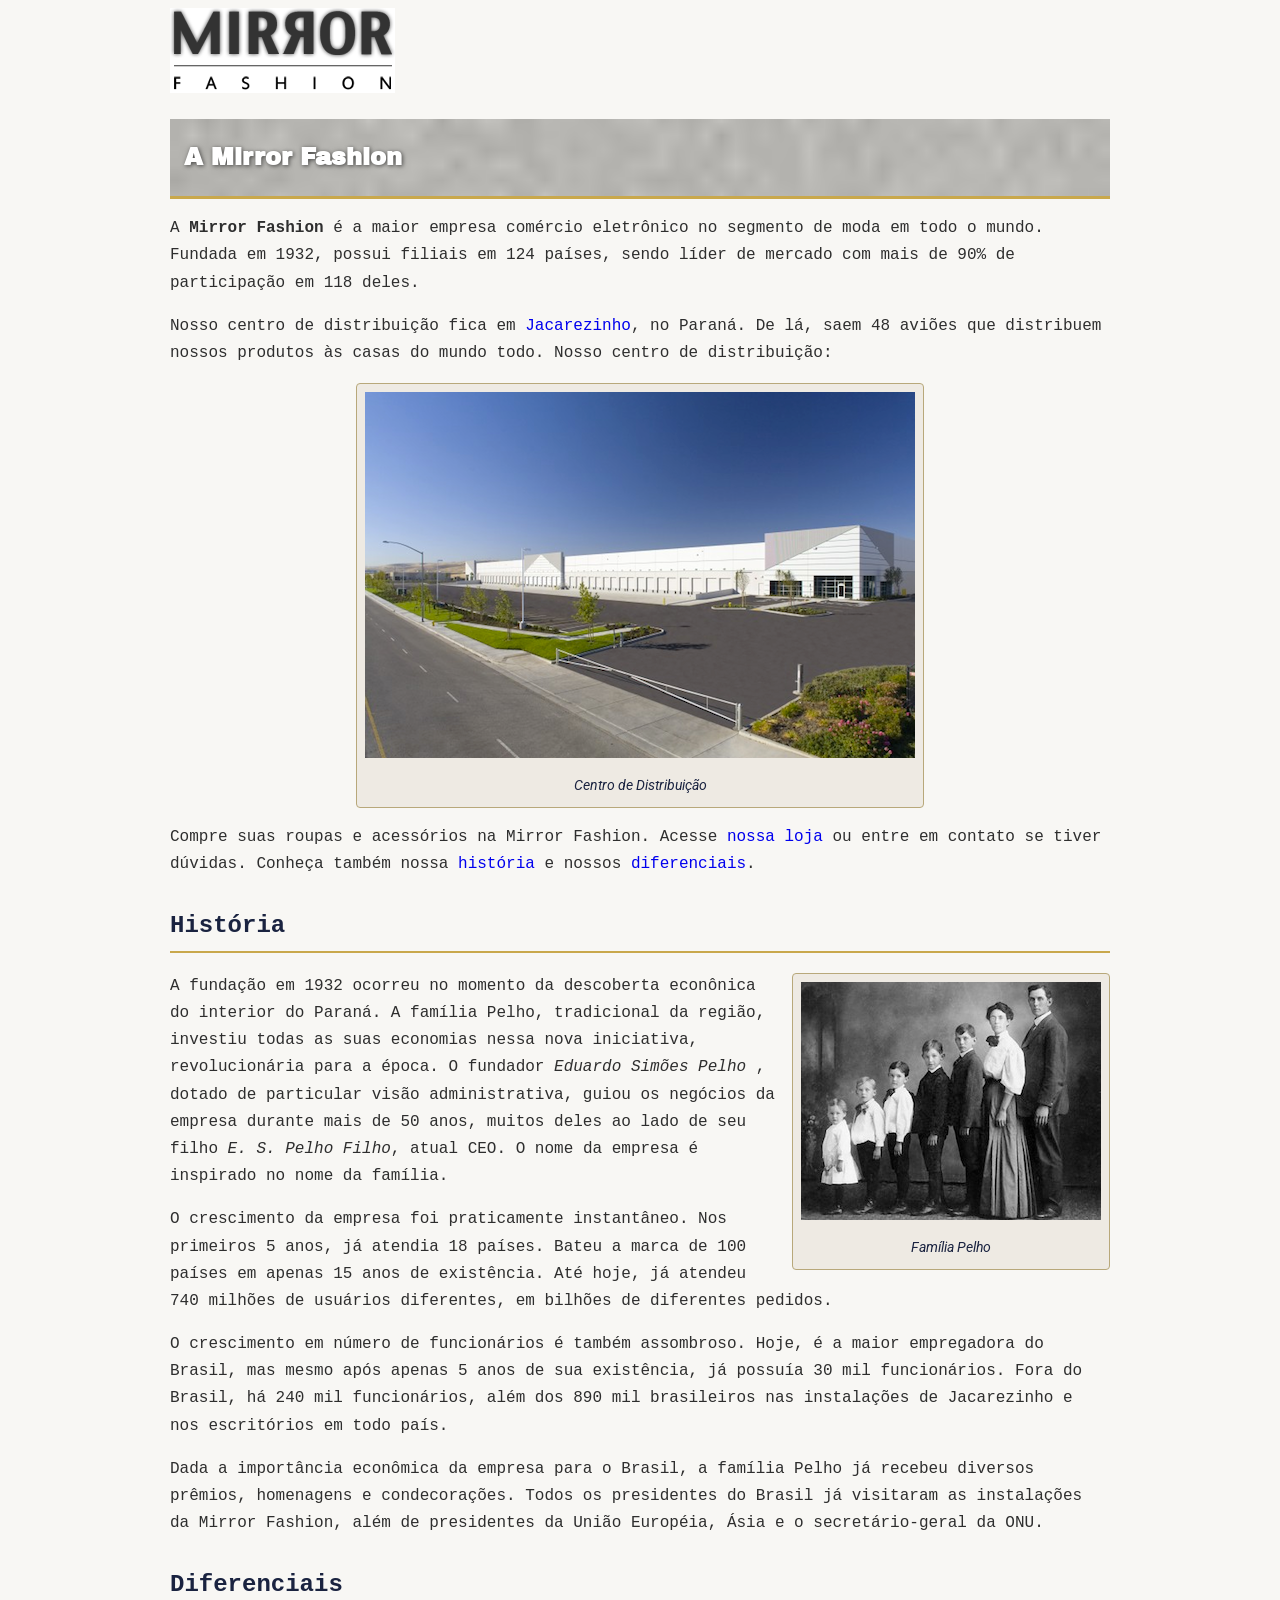
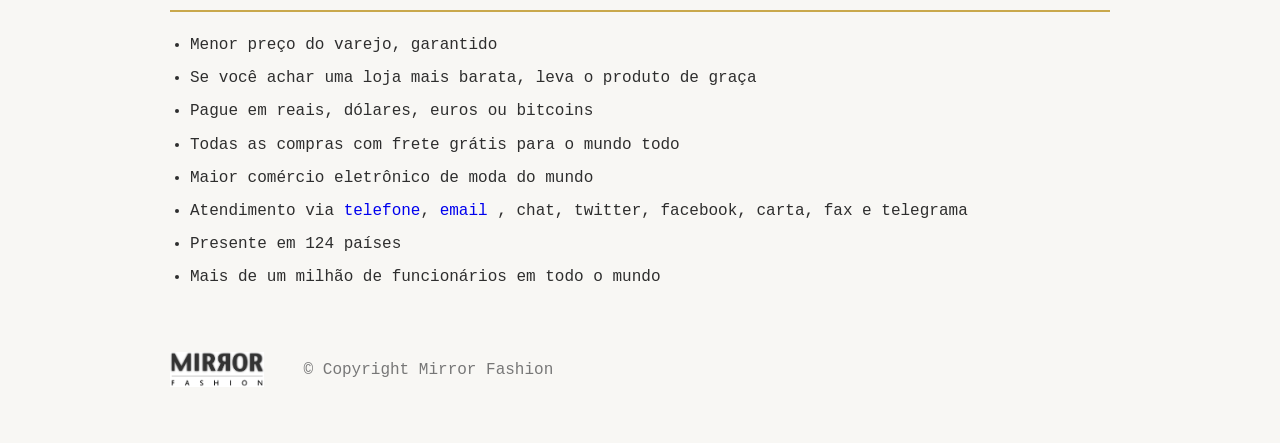
==== commit 888f427c: "lab05" ====
--- a/about-us.html
+++ b/about-us.html
@@ -5,6 +5,7 @@
     <meta charset="UTF-8" />
     <meta name="viewport" content="width=device-width, initial-scale=1.0" />
     <title>About us</title>
+    <link rel="stylesheet" href="css/reset.css" />
     <link rel="stylesheet" href="css/about.css" />
     <link rel="preconnect" href="https://fonts.googleapis.com" />
     <link rel="preconnect" href="https://fonts.gstatic.com" crossorigin />
@@ -17,8 +18,8 @@
     <header>
         <img src="img/logo.png" alt="Logomarca da loja" />
     </header>
-    
-    <div id="wrapper"> <!-- Added generic structural wrapper from the diagram -->
+
+    <div id="wrapper">
         <article>
             <header>
                 <h1>A Mirror Fashion</h1>
@@ -97,7 +98,8 @@
                     <li>Todas as compras com frete grátis para o mundo todo</li>
                     <li>Maior comércio eletrônico de moda do mundo</li>
                     <li>
-                        Atendimento via <a href="tel:+553536298400"> telefone</a>, <a href="mailto:loja@loja.com">email </a>, chat,
+                        Atendimento via <a href="tel:+553536298400"> telefone</a>, <a href="mailto:loja@loja.com">email
+                        </a>, chat,
                         twitter, facebook, carta, fax e
                         telegrama
                     </li>
--- a/css/about.css
+++ b/css/about.css
@@ -18,6 +18,16 @@
     width: 940px;
     background-color: var(--color-background);
     line-height: 1.7;
+    margin: 8px auto;
+}
+
+a {
+    text-decoration: none;
+}
+
+
+p {
+    margin: 1em 0;
 }
 
 h1 {
@@ -29,6 +39,7 @@
     background-position: center;
     text-shadow: 1px 1px 4px rgba(0, 0, 0, 0.6);
     border-bottom: 3px solid var(--color-secondary);
+    margin: 0.67em 0;
 }
 
 h2 {
@@ -36,6 +47,7 @@
     border-bottom: 2px solid var(--color-secondary);
     padding-bottom: 4px;
     margin-top: 28px;
+    margin-bottom: 0.83em;
 }
 
 figure {
@@ -57,6 +69,7 @@
 
 ul {
     padding-left: 20px;
+    margin: 1em 0;
 }
 
 ul li {
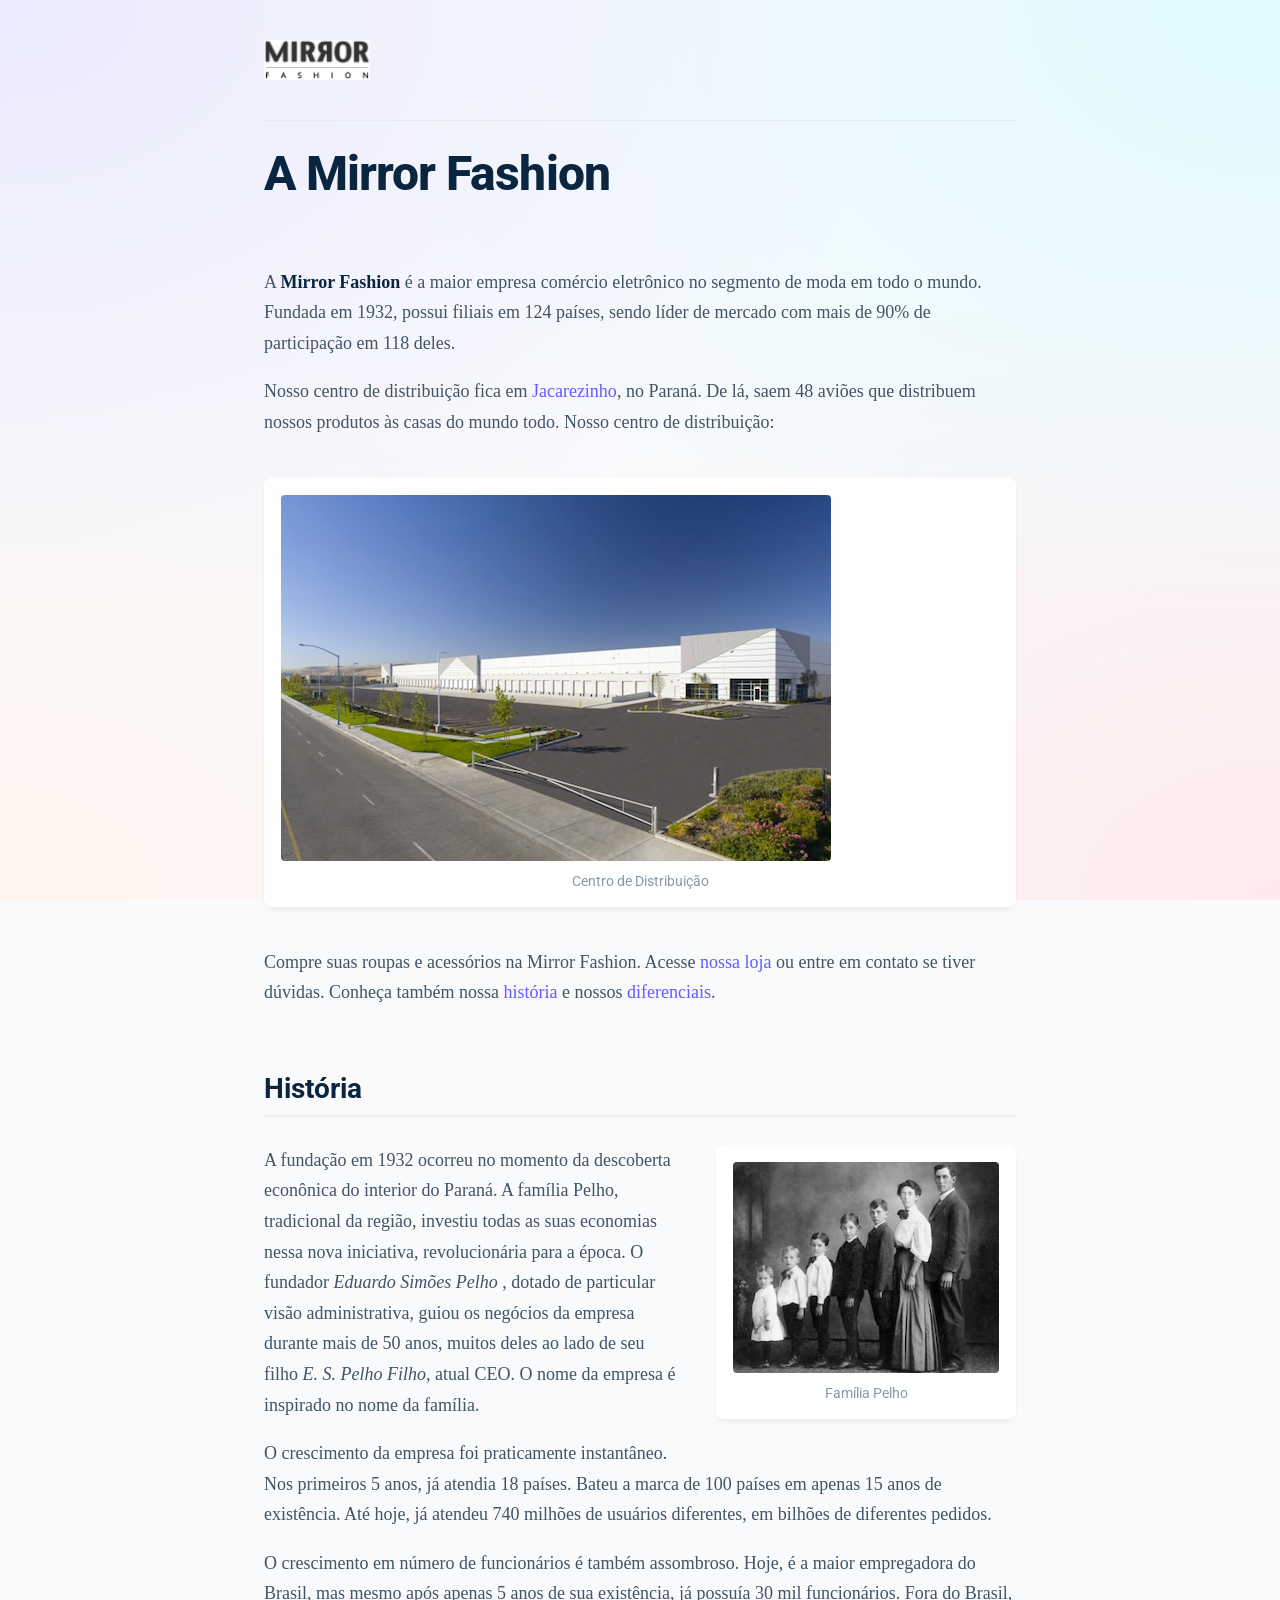
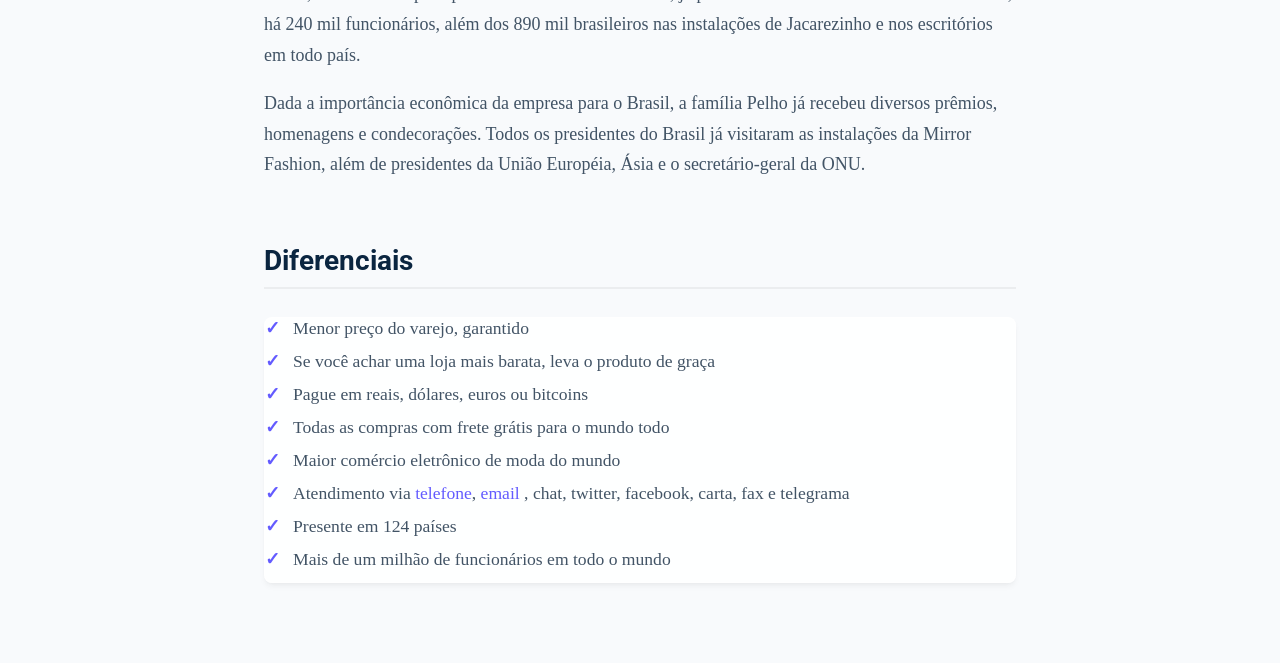
==== commit f6ede5e8: "feat: implement Mirror Fashion forms and labs infrastructure (clean version)" ====
--- a/about-us.html
+++ b/about-us.html
@@ -5,115 +5,106 @@
     <meta charset="UTF-8" />
     <meta name="viewport" content="width=device-width, initial-scale=1.0" />
     <title>About us</title>
-    <link rel="stylesheet" href="css/reset.css" />
+    <link rel="stylesheet" href="css/reset.css">
+    <link rel="stylesheet" href="css/design-system.css">
+    <link rel="stylesheet" href="css/animations.css">
+    <link rel="stylesheet" href="css/components.css">
     <link rel="stylesheet" href="css/about.css" />
     <link rel="preconnect" href="https://fonts.googleapis.com" />
     <link rel="preconnect" href="https://fonts.gstatic.com" crossorigin />
     <link
         href="https://fonts.googleapis.com/css2?family=Archivo+Black&family=Datatype:wdth,wght@50,100..900&family=Roboto:ital,wght@0,100..900;1,100..900&display=swap"
-        rel="stylesheet" />
+        rel="stylesheet" /> 
 </head>
 
-<body>
-    <header>
-        <img src="img/logo.png" alt="Logomarca da loja" />
-    </header>
+<body class="animate-fade-in">
+    <div class="page-content">
+        <header class="site-header">
+            <img src="img/logo.png" alt="Logomarca da loja" class="site-header__logo" />
+        </header>
 
-    <div id="wrapper">
-        <article>
-            <header>
-                <h1>A Mirror Fashion</h1>
-                <p>
-                    A <strong> Mirror Fashion </strong> é a maior empresa comércio eletrônico
-                    no segmento de moda em todo o mundo. Fundada em 1932, possui filiais em
-                    124 países, sendo líder de mercado com mais de 90% de participação em 118
-                    deles.
-                </p>
-                <p>
-                    Nosso centro de distribuição fica em
-                    <a target="_blank" title="Google Maps" href="https://maps.google.com.br/?q=Jacarezinho">
-                        Jacarezinho</a>, no Paraná. De lá, saem 48 aviões que distribuem nossos produtos às
-                    casas do mundo todo. Nosso centro de distribuição:
-                </p>
-                <aside>
-                    <figure id="centro-distribuicao">
-                        <img src="img/centro-distribuicao.png" alt="Centro de distribuição" />
-                        <figcaption>Centro de Distribuição</figcaption>
-                    </figure>
-                </aside>
-            </header>
+        <section class="hero-section">
+            <h1 class="hero-section__title animate-slide-in">A Mirror Fashion</h1>
+        </section>
 
-            <nav>
-                <p>
-                    Compre suas roupas e acessórios na Mirror Fashion. Acesse <a href="index.html">nossa loja</a> ou
-                    entre em contato se tiver dúvidas. Conheça também nossa <a href="#historia">história</a> e nossos
-                    <a href="#diferenciais">diferenciais</a>.
-                </p>
-            </nav>
+        <section class="content-section">
+            <p class="content-section__text">
+                A <strong> Mirror Fashion </strong> é a maior empresa comércio eletrônico
+                no segmento de moda em todo o mundo. Fundada em 1932, possui filiais em
+                124 países, sendo líder de mercado com mais de 90% de participação em 118
+                deles.
+            </p>
+            <p class="content-section__text">
+                Nosso centro de distribuição fica em
+                <a target="_blank" title="Google Maps" href="https://maps.google.com.br/?q=Jacarezinho">
+                    Jacarezinho</a>, no Paraná. De lá, saem 48 aviões que distribuem nossos produtos às
+                casas do mundo todo. Nosso centro de distribuição:
+            </p>
+            <figure class="figure-card figure-card--center card">
+                <img src="img/centro-distribuicao.png" alt="Centro de distribuição" />
+                <figcaption class="figure-card__caption">Centro de Distribuição</figcaption>
+            </figure>
+            <p class="content-section__text">
+                Compre suas roupas e acessórios na Mirror Fashion. Acesse <a href="index.html">nossa loja</a> ou
+                entre em contato se tiver dúvidas. Conheça também nossa <a href="#historia">história</a> e nossos
+                <a href="#diferenciais">diferenciais</a>.
+            </p>
+        </section>
 
-            <section>
-                <h2 id="historia">História</h2>
-                <aside>
-                    <figure id="familia-pelho">
-                        <img src="img/familia-pelho.jpg" alt="Família sombria" />
-                        <figcaption>Família Pelho</figcaption>
-                    </figure>
-                </aside>
-                <p>
-                    A fundação em 1932 ocorreu no momento da descoberta econônica do interior
-                    do Paraná. A família Pelho, tradicional da região, investiu todas as suas
-                    economias nessa nova iniciativa, revolucionária para a época. O fundador
-                    <em>Eduardo Simões Pelho</em> , dotado de particular visão administrativa,
-                    guiou os negócios da empresa durante mais de 50 anos, muitos deles ao lado
-                    de seu filho <em>E. S. Pelho Filho</em>, atual CEO. O nome da empresa é
-                    inspirado no nome da família.
-                </p>
-                <p>
-                    O crescimento da empresa foi praticamente instantâneo. Nos primeiros 5
-                    anos, já atendia 18 países. Bateu a marca de 100 países em apenas 15 anos
-                    de existência. Até hoje, já atendeu 740 milhões de usuários diferentes, em
-                    bilhões de diferentes pedidos.
-                </p>
-                <p>
-                    O crescimento em número de funcionários é também assombroso. Hoje, é a
-                    maior empregadora do Brasil, mas mesmo após apenas 5 anos de sua
-                    existência, já possuía 30 mil funcionários. Fora do Brasil, há 240 mil
-                    funcionários, além dos 890 mil brasileiros nas instalações de Jacarezinho
-                    e nos escritórios em todo país.
-                </p>
-                <p>
-                    Dada a importância econômica da empresa para o Brasil, a família Pelho já
-                    recebeu diversos prêmios, homenagens e condecorações. Todos os presidentes
-                    do Brasil já visitaram as instalações da Mirror Fashion, além de
-                    presidentes da União Européia, Ásia e o secretário-geral da ONU.
-                </p>
-            </section>
+        <section class="content-section">
+            <h2 id="historia" class="content-section__title">História</h2>
+            <figure class="figure-card figure-card--float-right card animate-pulse">
+                <img src="img/familia-pelho.jpg" alt="Família sombria" />
+                <figcaption class="figure-card__caption">Família Pelho</figcaption>
+            </figure>
+            <p class="content-section__text">
+                A fundação em 1932 ocorreu no momento da descoberta econônica do interior
+                do Paraná. A família Pelho, tradicional da região, investiu todas as suas
+                economias nessa nova iniciativa, revolucionária para a época. O fundador
+                <em>Eduardo Simões Pelho</em> , dotado de particular visão administrativa,
+                guiou os negócios da empresa durante mais de 50 anos, muitos deles ao lado
+                de seu filho <em>E. S. Pelho Filho</em>, atual CEO. O nome da empresa é
+                inspirado no nome da família.
+            </p>
+            <p class="content-section__text">
+                O crescimento da empresa foi praticamente instantâneo. Nos primeiros 5
+                anos, já atendia 18 países. Bateu a marca de 100 países em apenas 15 anos
+                de existência. Até hoje, já atendeu 740 milhões de usuários diferentes, em
+                bilhões de diferentes pedidos.
+            </p>
+            <p class="content-section__text">
+                O crescimento em número de funcionários é também assombroso. Hoje, é a
+                maior empregadora do Brasil, mas mesmo após apenas 5 anos de sua
+                existência, já possuía 30 mil funcionários. Fora do Brasil, há 240 mil
+                funcionários, além dos 890 mil brasileiros nas instalações de Jacarezinho
+                e nos escritórios em todo país.
+            </p>
+            <p class="content-section__text">
+                Dada a importância econômica da empresa para o Brasil, a família Pelho já
+                recebeu diversos prêmios, homenagens e condecorações. Todos os presidentes
+                do Brasil já visitaram as instalações da Mirror Fashion, além de
+                presidentes da União Européia, Ásia e o secretário-geral da ONU.
+            </p>
+        </section>
 
-            <section>
-                <h2 id="diferenciais">Diferenciais</h2>
-                <ul>
-                    <li>Menor preço do varejo, garantido</li>
-                    <li>Se você achar uma loja mais barata, leva o produto de graça</li>
-                    <li>Pague em reais, dólares, euros ou bitcoins</li>
-                    <li>Todas as compras com frete grátis para o mundo todo</li>
-                    <li>Maior comércio eletrônico de moda do mundo</li>
-                    <li>
-                        Atendimento via <a href="tel:+553536298400"> telefone</a>, <a href="mailto:loja@loja.com">email
-                        </a>, chat,
-                        twitter, facebook, carta, fax e
-                        telegrama
-                    </li>
-                    <li>Presente em 124 países</li>
-                    <li>Mais de um milhão de funcionários em todo o mundo</li>
-                </ul>
-            </section>
-        </article>
+        <section class="content-section">
+            <h2 id="diferenciais" class="content-section__title">Diferenciais</h2>
+            <ul class="benefits-list card">
+                <li class="benefits-list__item">Menor preço do varejo, garantido</li>
+                <li class="benefits-list__item">Se você achar uma loja mais barata, leva o produto de graça</li>
+                <li class="benefits-list__item">Pague em reais, dólares, euros ou bitcoins</li>
+                <li class="benefits-list__item">Todas as compras com frete grátis para o mundo todo</li>
+                <li class="benefits-list__item">Maior comércio eletrônico de moda do mundo</li>
+                <li class="benefits-list__item">
+                    Atendimento via <a href="tel:+553536298400"> telefone</a>, <a href="mailto:loja@loja.com">email </a>, chat,
+                    twitter, facebook, carta, fax e
+                    telegrama
+                </li>
+                <li class="benefits-list__item">Presente em 124 países</li>
+                <li class="benefits-list__item">Mais de um milhão de funcionários em todo o mundo</li>
+            </ul>
+        </section>
     </div>
-
-    <footer id="rodape">
-        <img src="img/logo.png" />
-        &copy; Copyright Mirror Fashion
-    </footer>
 </body>
 
 </html>
--- a/css/design-system.css
+++ b/css/design-system.css
@@ -0,0 +1,50 @@
+:root {
+    --font-sans: 'Inter', 'Segoe UI', Roboto, Helvetica, Arial, sans-serif;
+    --font-mono: 'Courier New', Courier, monospace;
+    
+    --font-default: var(--font-sans);
+    --font-principal-title: var(--font-sans);
+    --font-secondary-title: var(--font-sans);
+    --font-secondary-title-wgt: 700;
+
+    --color-primary: #0a2540;
+    --color-secondary: #635bff;
+    --color-accent: #00d4ff;
+    --color-accent-hover: #5851d8;
+    
+    --color-background: #f6f9fc;
+    --color-background-alt: rgba(255, 255, 255, 0.85);
+    
+    --color-border: #e6ebf1;
+    --color-border-hover: #c4cdd5;
+    
+    --color-text: #425466;
+    --color-text-heading: #0a2540;
+    --color-text-muted: #8898aa;
+    --color-white: #ffffff;
+    
+    --color-form-bg: rgba(255, 255, 255, 0.9);
+    --color-btn-primary: #635bff;
+    --color-btn-primary-hover: #5851d8;
+    
+    --gradient-bg-elegant: 
+        radial-gradient(at 0% 0%, hsla(242, 100%, 96%, 1) 0px, transparent 50%),
+        radial-gradient(at 100% 0%, hsla(189, 100%, 94%, 1) 0px, transparent 50%),
+        radial-gradient(at 100% 100%, hsla(355, 100%, 96%, 1) 0px, transparent 50%),
+        radial-gradient(at 0% 100%, hsla(22, 100%, 97%, 1) 0px, transparent 50%),
+        #f8fafc;
+
+    --space-xs: 8px;
+    --space-sm: 16px;
+    --space-md: 24px;
+    --space-lg: 40px;
+    --space-xl: 64px;
+
+    --max-width: 1040px;
+    --border-radius: 8px;
+    --transition: 0.3s cubic-bezier(0.4, 0, 0.2, 1);
+    
+    --shadow-sm: 0 4px 6px -1px rgba(0, 0, 0, 0.05), 0 2px 4px -1px rgba(0, 0, 0, 0.03);
+    --shadow-md: 0 10px 15px -3px rgba(0, 0, 0, 0.08), 0 4px 6px -2px rgba(0, 0, 0, 0.04);
+    --shadow-glow: 0 0 15px rgba(99, 91, 255, 0.2);
+}
--- a/css/animations.css
+++ b/css/animations.css
@@ -0,0 +1,21 @@
+@keyframes fadeIn {
+    from { opacity: 0; transform: translateY(10px); }
+    to { opacity: 1; transform: translateY(0); }
+}
+
+@keyframes slideInUp {
+    from { opacity: 0; transform: translateY(20px); }
+    to { opacity: 1; transform: translateY(0); }
+}
+
+.animate-fade-in {
+    animation: fadeIn 0.5s ease-out forwards;
+}
+
+.animate-slide-in {
+    animation: slideInUp 0.6s ease-out forwards;
+}
+
+a, button, input, select, textarea, .card {
+    transition: all var(--transition);
+}
--- a/css/components.css
+++ b/css/components.css
@@ -0,0 +1,95 @@
+.btn {
+    padding: 12px 24px;
+    border: none;
+    border-radius: var(--border-radius);
+    cursor: pointer;
+    font-weight: 600;
+    font-family: inherit;
+    font-size: 15px;
+    display: inline-block;
+    text-align: center;
+    text-decoration: none;
+    transition: background-color var(--transition), transform var(--transition), box-shadow var(--transition);
+}
+
+.btn-primary {
+    background-color: var(--color-btn-primary);
+    color: var(--color-white);
+    box-shadow: var(--shadow-sm);
+}
+
+.btn-primary:hover {
+    background-color: var(--color-btn-primary-hover);
+    transform: translateY(-2px);
+    box-shadow: var(--shadow-glow);
+}
+
+.btn-secondary {
+    background-color: var(--color-white);
+    color: var(--color-text-heading);
+    border: 1px solid var(--color-border);
+    box-shadow: var(--shadow-sm);
+}
+
+.btn-secondary:hover {
+    background-color: #f8f9fa;
+    color: var(--color-primary);
+    border-color: var(--color-border-hover);
+    transform: translateY(-2px);
+}
+
+.form-group {
+    margin-bottom: var(--space-md);
+}
+
+.form-label {
+    display: block;
+    font-weight: 600;
+    margin-bottom: 8px;
+    color: var(--color-text-heading);
+    font-size: 14px;
+}
+
+.form-input, .form-select, .form-textarea {
+    width: 100%;
+    padding: 12px 16px;
+    border: 1px solid var(--color-border);
+    border-radius: var(--border-radius);
+    font-family: inherit;
+    font-size: 15px;
+    background-color: rgba(255, 255, 255, 0.9);
+    color: var(--color-text-heading);
+    transition: border-color var(--transition), box-shadow var(--transition);
+}
+
+.form-input::placeholder, .form-textarea::placeholder {
+    color: var(--color-text-muted);
+}
+
+.form-input:focus, .form-select:focus, .form-textarea:focus {
+    outline: none;
+    border-color: var(--color-secondary);
+    box-shadow: 0 0 0 3px rgba(99, 91, 255, 0.2);
+    background-color: #ffffff;
+}
+
+.form-textarea {
+    min-height: 120px;
+    resize: vertical;
+}
+
+.card {
+    background-color: var(--color-background-alt);
+    backdrop-filter: blur(10px);
+    -webkit-backdrop-filter: blur(10px);
+    border-radius: var(--border-radius);
+    box-shadow: var(--shadow-sm);
+    padding: var(--space-lg);
+    border: 1px solid rgba(255, 255, 255, 0.6);
+    transition: transform var(--transition), box-shadow var(--transition);
+}
+
+.card:hover {
+    transform: translateY(-4px);
+    box-shadow: var(--shadow-md);
+}
--- a/css/about.css
+++ b/css/about.css
@@ -1,100 +1,152 @@
-:root {
-    --font-default: "Datatype", monospace;
-    --font-principal-title: "Archivo Black", sans-serif;
-    --font-secondary-title: "Roboto", sans-serif;
-    --font-secondary-title-wgt: 900;
-
-    --color-primary: #1a2340;
-    --color-secondary: #c9a84c;
-    --color-background: #f8f7f4;
-    --color-bkg-figures: #eeeae3;
-    --color-border: #b8a87a;
-    --color-text: #2e2e2e;
+.site-header {
+    padding: var(--space-lg) 0;
+    margin-bottom: var(--space-md);
+    border-bottom: 1px solid var(--color-border);
+    display: flex;
+    align-items: center;
+    justify-content: flex-start;
 }
 
-body {
+.site-header__logo {
+    height: 40px;
+    width: auto;
+    display: block;
+}
+
+.page-content {
+    max-width: 800px;
+    margin: 0 auto;
+    padding: 0 var(--space-md) var(--space-xl);
+}
+
+.hero-section {
+    margin-bottom: var(--space-xl);
+    text-align: left;
+}
+
+.hero-section__title {
+    font-family: var(--font-principal-title);
+    font-size: 3rem;
+    color: var(--color-text-heading);
+    font-weight: 800;
+    line-height: 1.2;
+    margin-bottom: var(--space-sm);
+    letter-spacing: -0.02em;
+}
+
+.content-section {
+    margin-top: var(--space-xl);
+}
+
+.content-section__title {
+    font-family: var(--font-secondary-title);
+    font-weight: 700;
+    font-size: 1.75rem;
+    color: var(--color-text-heading);
+    margin-top: 0;
+    margin-bottom: 1em;
+    padding-bottom: 10px;
+    border-bottom: 2px solid rgba(0, 0, 0, 0.05);
+}
+
+.content-section__text {
+    margin: 1em 0;
+    font-size: 1.125rem;
+    line-height: 1.7;
     color: var(--color-text);
-    font-family: var(--font-default);
-    width: 940px;
-    background-color: var(--color-background);
-    line-height: 1.7;
-    margin: 8px auto;
+}
+
+strong {
+    color: var(--color-text-heading);
+    font-weight: 600;
+}
+
+.figure-card {
+    text-align: center;
+    margin: var(--space-md) auto;
+    display: inline-block;
+    background-color: var(--color-background-alt);
+    backdrop-filter: blur(10px);
+    -webkit-backdrop-filter: blur(10px);
+    padding: 16px;
+    border-radius: var(--border-radius);
+    border: 1px solid rgba(255, 255, 255, 0.6);
+    box-shadow: var(--shadow-sm);
+    transition: transform var(--transition), box-shadow var(--transition);
+}
+
+.figure-card:hover {
+    transform: translateY(-4px);
+    box-shadow: var(--shadow-md);
+}
+
+.figure-card img {
+    display: block;
+    max-width: 100%;
+    height: auto;
+    border-radius: 4px;
+}
+
+.figure-card__caption {
+    font-family: var(--font-sans);
+    color: var(--color-text-muted);
+    font-size: 0.9em;
+    margin-top: 12px;
+}
+
+.figure-card--center {
+    display: block;
+    max-width: 100%;
+    margin: var(--space-lg) auto;
+}
+
+.figure-card--float-right {
+    float: right;
+    margin: 0 0 var(--space-md) var(--space-lg);
+    max-width: 300px;
+}
+
+.benefits-list {
+    margin: 1em 0;
+    list-style-type: none;
+    padding: 0;
+}
+
+.benefits-list__item {
+    margin-bottom: 12px;
+    position: relative;
+    font-size: 1.1rem;
+    padding-left: 28px;
+    color: var(--color-text);
+}
+
+.benefits-list__item::before {
+    content: '✓';
+    position: absolute;
+    left: 0;
+    top: 0;
+    color: var(--color-secondary);
+    font-weight: bold;
+}
+
+.benefits-list__item a {
+    color: var(--color-secondary);
+    text-decoration: none;
+    font-weight: 500;
+}
+
+.benefits-list__item a:hover {
+    color: var(--color-primary);
+    text-decoration: underline;
 }
 
 a {
+    color: var(--color-secondary);
     text-decoration: none;
+    transition: color var(--transition);
 }
 
-
-p {
-    margin: 1em 0;
-}
-
-h1 {
-    font-family: var(--font-principal-title);
-    padding: 18px 14px;
-    color: #ffffff;
-    background-image: url(../img/sobre-background.jpg);
-    background-size: cover;
-    background-position: center;
-    text-shadow: 1px 1px 4px rgba(0, 0, 0, 0.6);
-    border-bottom: 3px solid var(--color-secondary);
-    margin: 0.67em 0;
-}
-
-h2 {
+a:hover {
     color: var(--color-primary);
-    border-bottom: 2px solid var(--color-secondary);
-    padding-bottom: 4px;
-    margin-top: 28px;
-    margin-bottom: 0.83em;
-}
-
-figure {
-    background-color: var(--color-bkg-figures);
-    border: 1px solid var(--color-border);
-    border-radius: 4px;
-    text-align: center;
-    padding: 8px;
-    margin: 16px auto;
-}
-
-figcaption {
-    font-style: italic;
-    font-family: var(--font-secondary-title);
-    color: var(--color-primary);
-    font-size: 0.9em;
-    margin-top: 6px;
-}
-
-ul {
-    padding-left: 20px;
-    margin: 1em 0;
-}
-
-ul li {
-    margin-bottom: 6px;
-}
-
-#centro-distribuicao {
-    margin-left: auto;
-    margin-right: auto;
-    width: 550px;
-}
-
-#rodape {
-    color: #777;
-    margin: 30px 0;
-    padding: 30px 0;
-}
-
-#rodape img {
-    margin-right: 30px;
-    vertical-align: middle;
-    width: 94px;
-}
-
-#familia-pelho {
-    float: right;
-    margin: 0 0 10px 10px;
+    text-decoration: underline;
 }
